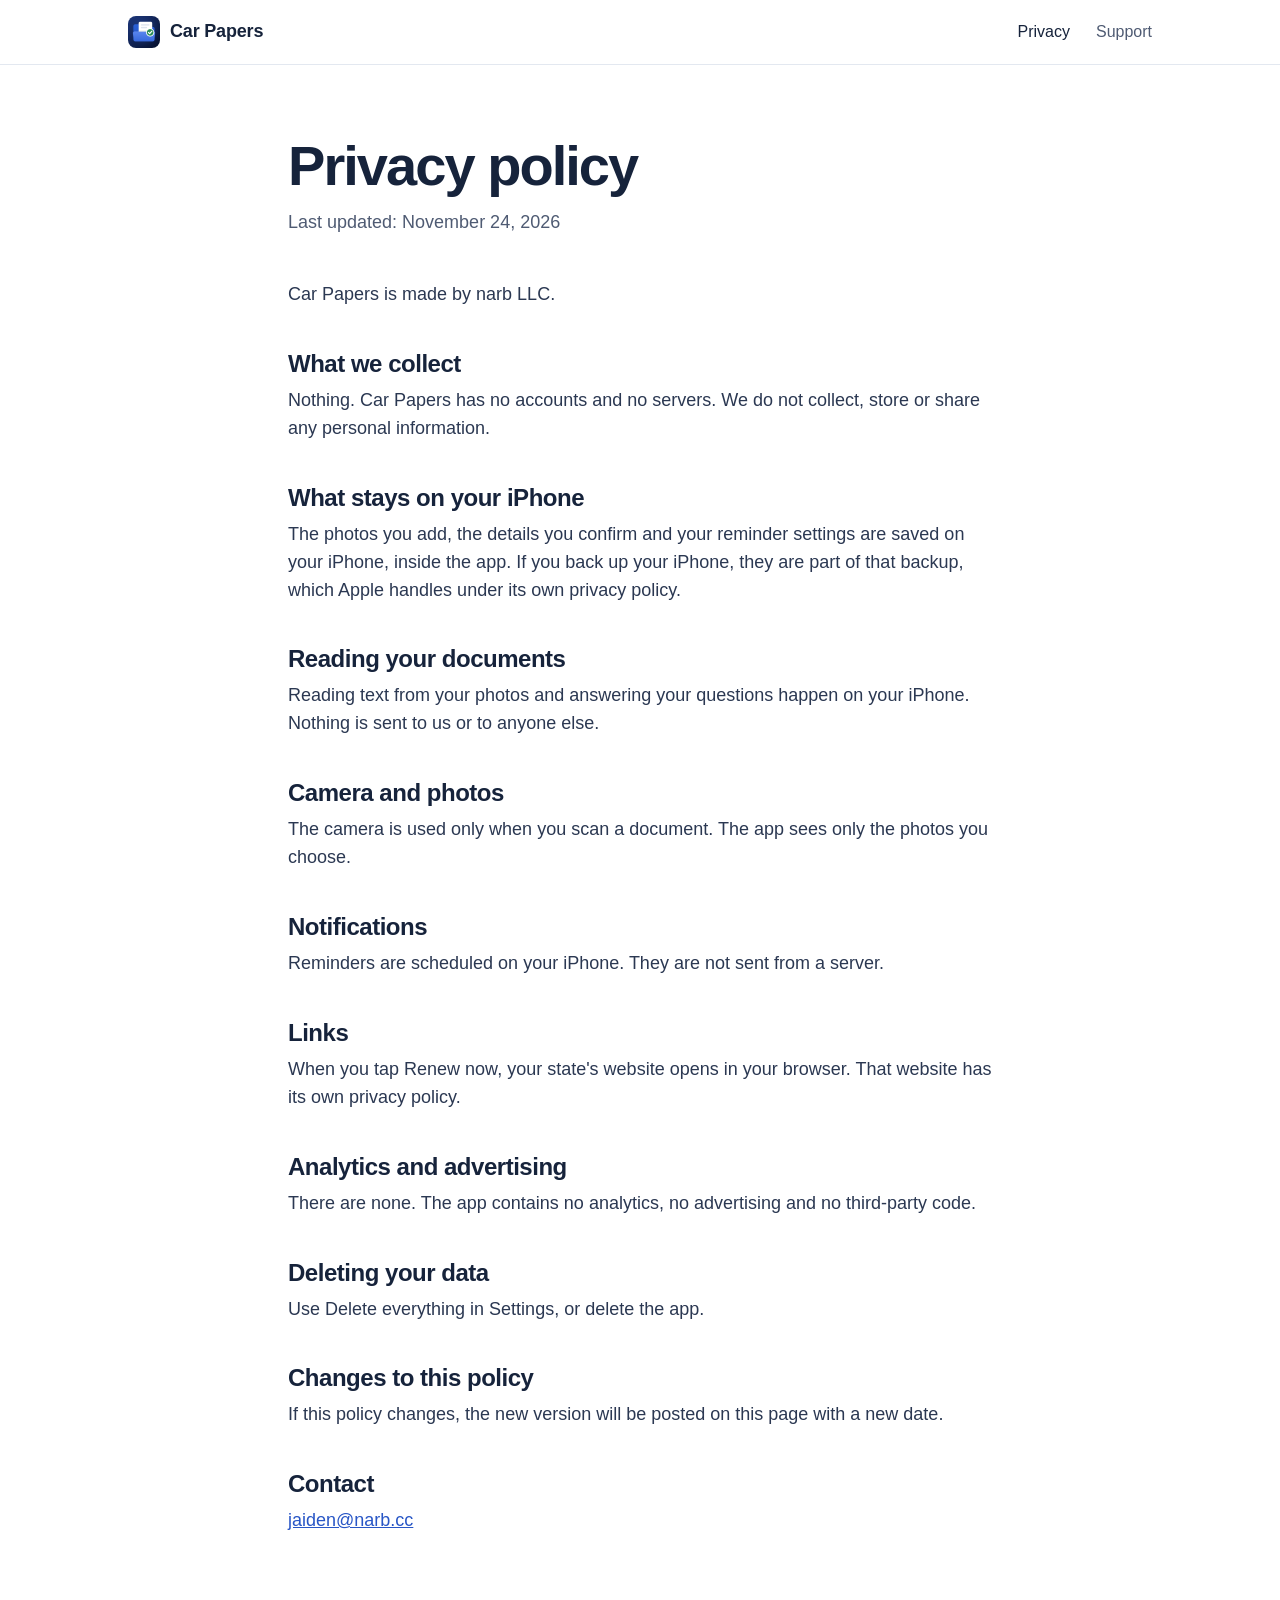
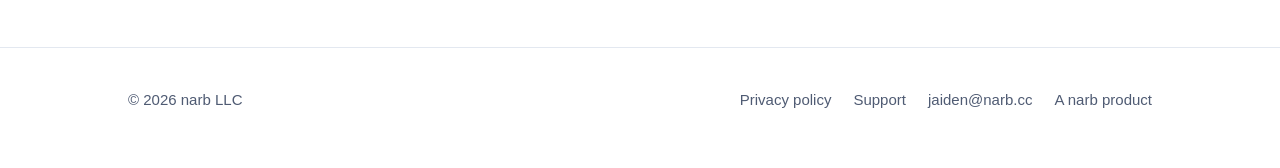
==== privacy.html @ 8875dc82 "Car Papers website: landing page, privacy policy and support Co-Authored-By: Claude Fable 5.2 <norep" ====
<!doctype html>
<html lang="en">
<head>
<meta charset="utf-8">
<meta name="viewport" content="width=device-width, initial-scale=1">
<title>Privacy policy: Car Papers</title>
<meta name="description" content="Car Papers collects nothing. Your documents stay on your iPhone.">
<link rel="icon" href="assets/icon.png">
<link rel="stylesheet" href="styles.css">
</head>
<body>

<header class="top">
  <div class="wrap">
    <a class="brand" href="./"><img src="assets/icon.png" alt="">Car Papers</a>
    <nav aria-label="Main">
      <a href="privacy.html" aria-current="page">Privacy</a>
      <a href="support.html">Support</a>
    </nav>
  </div>
</header>

<main class="page">
  <div class="wrap">
    <h1>Privacy policy</h1>
    <p class="meta">Last updated: November 24, 2026</p>

    <p>Car Papers is made by narb LLC.</p>

    <h2>What we collect</h2>
    <p>Nothing. Car Papers has no accounts and no servers. We do not collect, store or share any personal information.</p>

    <h2>What stays on your iPhone</h2>
    <p>The photos you add, the details you confirm and your reminder settings are saved on your iPhone, inside the app. If you back up your iPhone, they are part of that backup, which Apple handles under its own privacy policy.</p>

    <h2>Reading your documents</h2>
    <p>Reading text from your photos and answering your questions happen on your iPhone. Nothing is sent to us or to anyone else.</p>

    <h2>Camera and photos</h2>
    <p>The camera is used only when you scan a document. The app sees only the photos you choose.</p>

    <h2>Notifications</h2>
    <p>Reminders are scheduled on your iPhone. They are not sent from a server.</p>

    <h2>Links</h2>
    <p>When you tap Renew now, your state's website opens in your browser. That website has its own privacy policy.</p>

    <h2>Analytics and advertising</h2>
    <p>There are none. The app contains no analytics, no advertising and no third-party code.</p>

    <h2>Deleting your data</h2>
    <p>Use Delete everything in Settings, or delete the app.</p>

    <h2>Changes to this policy</h2>
    <p>If this policy changes, the new version will be posted on this page with a new date.</p>

    <h2>Contact</h2>
    <p><a href="mailto:jaiden@narb.cc">jaiden@narb.cc</a></p>
  </div>
</main>

<footer>
  <div class="wrap">
    <span>© 2026 narb LLC</span>
    <nav aria-label="Footer">
      <a href="privacy.html">Privacy policy</a>
      <a href="support.html">Support</a>
      <a href="mailto:jaiden@narb.cc">jaiden@narb.cc</a>
      <a href="https://narb.cc">A narb product</a>
    </nav>
  </div>
</footer>

</body>
</html>
---- styles.css ----
:root {
  --ink: #16233b;
  --slate: #4f5b73;
  --mist: #f4f6fa;
  --white: #ffffff;
  --blue: #2856c6;
  --blue-tint: #e9effb;
  --navy: #101a36;
  --hairline: #e3e8f0;
  --green: #1a6638;
  --green-tint: #e2f3e7;
  --max: 1080px;
}

* { box-sizing: border-box; }

html { -webkit-text-size-adjust: 100%; scroll-behavior: smooth; }

body {
  margin: 0;
  background: var(--white);
  color: var(--ink);
  font-family: -apple-system, BlinkMacSystemFont, "SF Pro Text", "Inter", "Segoe UI", Roboto, Helvetica, Arial, sans-serif;
  font-size: 18px;
  line-height: 1.55;
  -webkit-font-smoothing: antialiased;
}

a { color: inherit; }
img { display: block; max-width: 100%; }

.wrap { max-width: var(--max); margin: 0 auto; padding: 0 28px; }

/* Top bar */
.top { position: sticky; top: 0; z-index: 10; background: rgba(255, 255, 255, 0.86); backdrop-filter: saturate(160%) blur(14px); -webkit-backdrop-filter: saturate(160%) blur(14px); border-bottom: 1px solid var(--hairline); }
.top .wrap { display: flex; align-items: center; justify-content: space-between; height: 64px; }
.brand { display: flex; align-items: center; gap: 10px; text-decoration: none; font-weight: 650; font-size: 18px; letter-spacing: -0.01em; }
.brand img { width: 32px; height: 32px; border-radius: 8px; }
.top nav { display: flex; gap: 26px; }
.top nav a { text-decoration: none; color: var(--slate); font-size: 16px; }
.top nav a:hover, .top nav a[aria-current="page"] { color: var(--ink); }

/* Type */
h1, h2, h3 { margin: 0; letter-spacing: -0.035em; line-height: 1.04; font-weight: 650; }
h1 { font-size: clamp(44px, 7vw, 76px); }
h2 { font-size: clamp(32px, 4.6vw, 52px); }
h3 { font-size: 24px; letter-spacing: -0.02em; line-height: 1.2; }
p { margin: 0; }
.lede { font-size: clamp(19px, 2.1vw, 22px); color: var(--slate); max-width: 30em; }
.label { display: inline-flex; align-items: center; gap: 9px; font-size: 15px; color: var(--slate); }
.label::before { content: ""; width: 6px; height: 6px; border-radius: 50%; background: var(--blue); }

/* Pill */
.pill { display: inline-flex; align-items: center; gap: 12px; padding: 7px 7px 7px 20px; border-radius: 999px; background: var(--navy); color: var(--white); text-decoration: none; font-size: 17px; font-weight: 550; }
.pill span.dot { display: grid; place-items: center; width: 38px; height: 38px; border-radius: 50%; background: var(--white); color: var(--navy); font-size: 18px; }
.pill.quiet { background: var(--blue-tint); color: var(--blue); padding: 12px 20px; }

/* Hero */
.hero { background: var(--mist); overflow: hidden; }
.hero .wrap { display: grid; grid-template-columns: 1.05fr 0.95fr; gap: 40px; align-items: center; padding-top: 84px; padding-bottom: 0; }
.hero .copy { display: grid; gap: 26px; padding-bottom: 84px; }
.hero .cta { display: flex; flex-wrap: wrap; align-items: center; gap: 16px; }
.price { font-size: 16px; color: var(--slate); }
.phones { position: relative; height: 620px; }

/* Phone frame */
.phone { width: 290px; border-radius: 46px; padding: 10px; background: #0b0f1a; box-shadow: 0 30px 60px rgba(20, 33, 61, 0.22), 0 4px 10px rgba(20, 33, 61, 0.12); }
.phone img { border-radius: 36px; width: 100%; aspect-ratio: 1320 / 2868; object-fit: cover; }
.phones .phone { position: absolute; }
.phones .front { left: 30px; top: 30px; z-index: 2; }
.phones .back { left: 230px; top: 110px; transform: scale(0.9); transform-origin: top left; opacity: 0.96; }

/* Sections */
section { padding: 112px 0; }
.intro { display: grid; gap: 22px; max-width: 760px; }

.features { display: grid; grid-template-columns: repeat(3, 1fr); gap: 20px; margin-top: 56px; }
.card { background: var(--mist); border-radius: 28px; padding: 30px; display: grid; gap: 12px; align-content: start; }
.card .num { font-size: 15px; color: var(--blue); font-weight: 600; }
.card p { color: var(--slate); font-size: 17px; }

.split { display: grid; grid-template-columns: 0.8fr 1.2fr; gap: 72px; align-items: center; }
.split .phone { justify-self: center; }
.split .copy { display: grid; gap: 22px; }
.list { list-style: none; margin: 8px 0 0; padding: 0; display: grid; gap: 0; }
.list li { padding: 18px 0; border-top: 1px solid var(--hairline); display: grid; gap: 4px; }
.list li strong { font-weight: 600; }
.list li span { color: var(--slate); font-size: 17px; }

.dark { background: var(--navy); color: var(--white); }
.dark .label, .dark .lede { color: #b9c4dd; }
.dark .label::before { background: #7ea1f2; }
.promise { display: grid; grid-template-columns: repeat(3, 1fr); gap: 0; margin-top: 56px; border-top: 1px solid rgba(255, 255, 255, 0.14); }
.promise div { padding: 28px 28px 0 0; display: grid; gap: 8px; }
.promise div + div { padding-left: 28px; border-left: 1px solid rgba(255, 255, 255, 0.14); }
.promise p { color: #b9c4dd; font-size: 17px; }

.note { background: var(--mist); border-radius: 28px; padding: 36px; display: grid; gap: 12px; max-width: 820px; }
.note p { color: var(--slate); }

/* Text pages */
.page { padding: 72px 0 112px; }
.page .wrap { max-width: 760px; }
.page h1 { font-size: clamp(38px, 5.4vw, 56px); margin-bottom: 14px; }
.page .meta { color: var(--slate); margin-bottom: 44px; }
.page h2 { font-size: 24px; letter-spacing: -0.02em; line-height: 1.25; margin: 40px 0 8px; }
.page p + p { margin-top: 14px; }
.page p, .page li { color: #2b3852; }
.page ul { padding-left: 22px; }
.page a { color: var(--blue); }

/* Footer */
footer { border-top: 1px solid var(--hairline); padding: 40px 0 56px; color: var(--slate); font-size: 15px; }
footer .wrap { display: flex; flex-wrap: wrap; gap: 14px 28px; justify-content: space-between; }
footer nav { display: flex; flex-wrap: wrap; gap: 22px; }
footer a { text-decoration: none; }
footer a:hover { color: var(--ink); }

@media (max-width: 860px) {
  body { font-size: 17px; }
  .hero .wrap { grid-template-columns: 1fr; padding-top: 56px; }
  .hero .copy { padding-bottom: 8px; }
  .phones { height: 520px; }
  .phones .front { left: 0; top: 20px; }
  .phones .back { left: 150px; top: 80px; }
  .phone { width: 240px; border-radius: 40px; padding: 8px; }
  .phone img { border-radius: 32px; }
  section { padding: 76px 0; }
  .features, .promise { grid-template-columns: 1fr; }
  .promise div + div { padding-left: 0; border-left: 0; border-top: 1px solid rgba(255, 255, 255, 0.14); }
  .promise div { padding: 24px 0; }
  .split { grid-template-columns: 1fr; gap: 44px; }
  .top nav { gap: 18px; }
}

@media (prefers-reduced-motion: reduce) { html { scroll-behavior: auto; } }
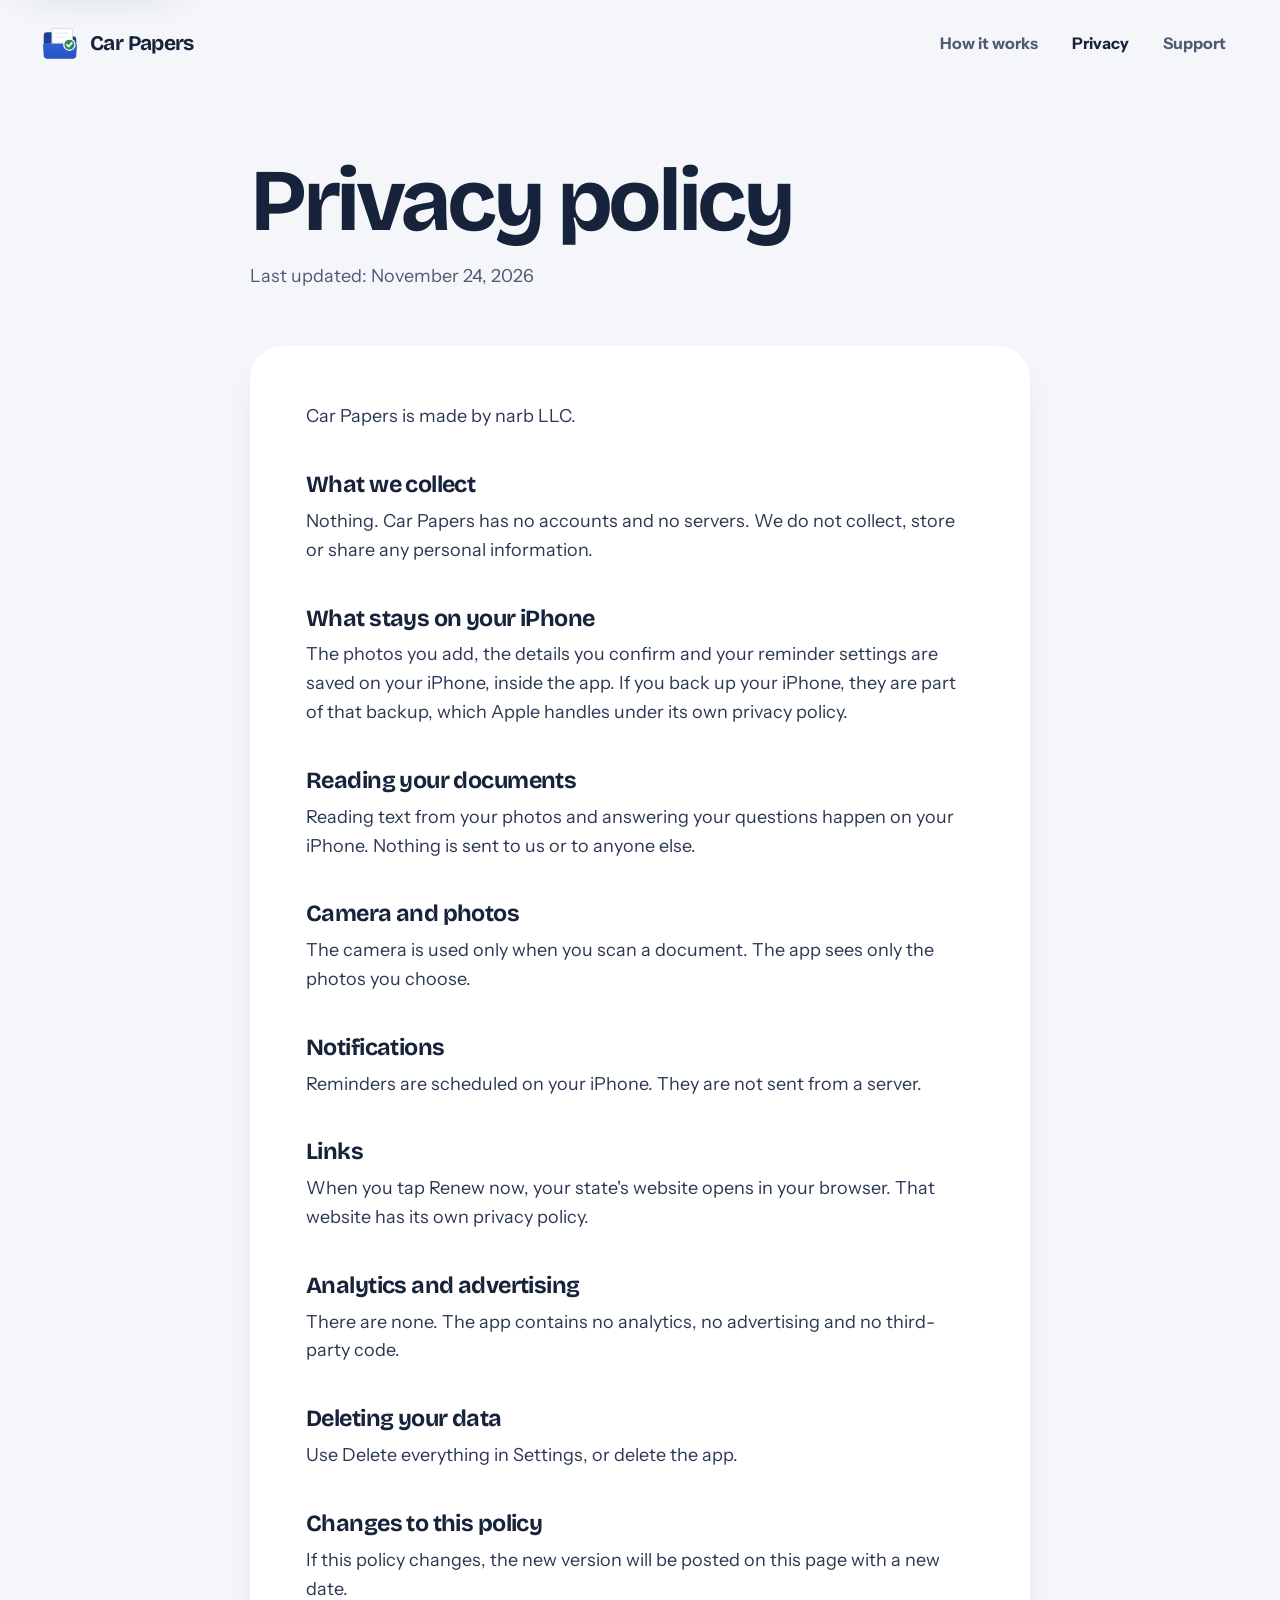
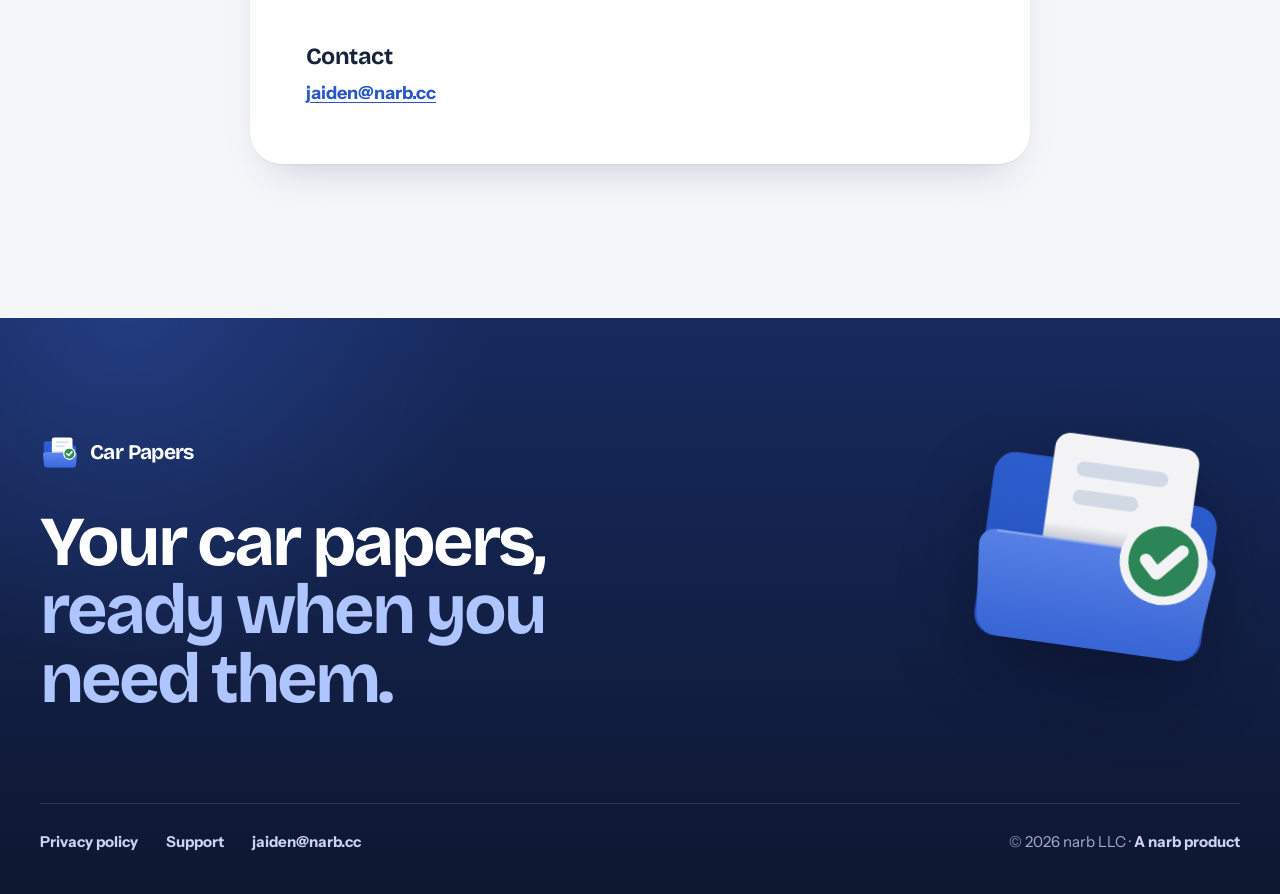
==== commit e541012d: "Landing page redesign: brand folder hero, animated graphics, 30-second tour - New design in the app'" ====
--- a/privacy.html
+++ b/privacy.html
@@ -1,30 +1,78 @@
 <!doctype html>
-<html lang="en">
+<html lang="en-US">
 <head>
 <meta charset="utf-8">
-<meta name="viewport" content="width=device-width, initial-scale=1">
+<meta name="viewport" content="width=device-width, initial-scale=1, viewport-fit=cover">
 <title>Privacy policy: Car Papers</title>
 <meta name="description" content="Car Papers collects nothing. Your documents stay on your iPhone.">
-<link rel="icon" href="assets/icon.png">
+<link rel="canonical" href="https://carpapers.org/privacy.html">
+<meta name="theme-color" content="#F4F6FA">
+<meta name="color-scheme" content="light">
+<link rel="icon" href="assets/favicon.svg" type="image/svg+xml">
+<link rel="icon" href="assets/favicon-32.png" type="image/png" sizes="32x32">
+<link rel="apple-touch-icon" href="assets/apple-touch-icon.png">
+<link rel="preload" href="assets/fonts/BricolageGrotesque-Bold.woff" as="font" type="font/woff" crossorigin>
+<link rel="preload" href="assets/fonts/InstrumentSans-Regular.woff" as="font" type="font/woff" crossorigin>
 <link rel="stylesheet" href="styles.css">
 </head>
 <body>
 
-<header class="top">
+<a class="skip" href="#main">Skip to content</a>
+
+<svg class="sprite" aria-hidden="true" focusable="false">
+  <defs>
+    <linearGradient id="g-d-back" x1="0" y1="13" x2="0" y2="55" gradientUnits="userSpaceOnUse"><stop stop-color="#2F60D4"/><stop offset="1" stop-color="#2552C4"/></linearGradient>
+    <linearGradient id="g-d-front" x1="0" y1="31" x2="0" y2="55" gradientUnits="userSpaceOnUse"><stop stop-color="#5B86EE"/><stop offset="1" stop-color="#3A69DD"/></linearGradient>
+    <linearGradient id="g-d-shade" x1="0" y1="27.5" x2="0" y2="31" gradientUnits="userSpaceOnUse"><stop stop-color="#0D1B3E" stop-opacity="0"/><stop offset="1" stop-color="#0D1B3E" stop-opacity=".18"/></linearGradient>
+    <linearGradient id="g-l-front" x1="0" y1="31" x2="0" y2="55" gradientUnits="userSpaceOnUse"><stop stop-color="#2F60D4"/><stop offset="1" stop-color="#2552C4"/></linearGradient>
+    <linearGradient id="g-l-shade" x1="0" y1="27.5" x2="0" y2="31" gradientUnits="userSpaceOnUse"><stop stop-color="#0D1B3E" stop-opacity="0"/><stop offset="1" stop-color="#0D1B3E" stop-opacity=".12"/></linearGradient>
+  </defs>
+  <symbol id="logo-dark" viewBox="0 0 64 64">
+    <path d="M6 18a5 5 0 0 1 5-5h10.6c1.7 0 3 .7 4 2.1l1.6 2.3c.9 1.3 2.1 2.1 3.8 2.1H53a5 5 0 0 1 5 5V50a5 5 0 0 1-5 5H11a5 5 0 0 1-5-5Z" fill="url(#g-d-back)"/>
+    <rect x="19" y="7" width="33" height="40" rx="3.5" fill="#fff"/>
+    <rect x="24.5" y="13" width="21" height="3.4" rx="1.7" fill="#DCE3EE"/>
+    <rect x="24.5" y="19.5" width="15" height="3.4" rx="1.7" fill="#DCE3EE"/>
+    <rect x="19" y="27.5" width="33" height="3.5" fill="url(#g-d-shade)"/>
+    <path d="M5.75 43 4.902 34.863A3.5 3.5 0 0 1 8.384 31h47.232a3.5 3.5 0 0 1 3.482 3.863L57.467 50.518A5 5 0 0 1 52.494 55H11.506a5 5 0 0 1-4.973-4.482Z" fill="url(#g-d-front)"/>
+    <rect x="8.5" y="31" width="47" height=".5" fill="#fff" fill-opacity=".35"/>
+    <circle cx="47" cy="33" r="10" fill="#fff"/>
+    <circle cx="47" cy="33" r="8" fill="#2E8B57"/>
+    <path d="M43 33.2 45.8 36 51 30.2" fill="none" stroke="#fff" stroke-width="2.8" stroke-linecap="round" stroke-linejoin="round"/>
+  </symbol>
+  <symbol id="logo-light" viewBox="0 0 64 64">
+    <path d="M6 18a5 5 0 0 1 5-5h10.6c1.7 0 3 .7 4 2.1l1.6 2.3c.9 1.3 2.1 2.1 3.8 2.1H53a5 5 0 0 1 5 5V50a5 5 0 0 1-5 5H11a5 5 0 0 1-5-5Z" fill="#1D3F8F"/>
+    <rect x="19" y="7" width="33" height="40" rx="3.5" fill="#fff" stroke="#C9D3E3" stroke-width="1.2"/>
+    <rect x="24.5" y="13" width="21" height="3.4" rx="1.7" fill="#EEF2F8"/>
+    <rect x="24.5" y="19.5" width="15" height="3.4" rx="1.7" fill="#EEF2F8"/>
+    <rect x="19" y="27.5" width="33" height="3.5" fill="url(#g-l-shade)"/>
+    <path d="M5.75 43 4.902 34.863A3.5 3.5 0 0 1 8.384 31h47.232a3.5 3.5 0 0 1 3.482 3.863L57.467 50.518A5 5 0 0 1 52.494 55H11.506a5 5 0 0 1-4.973-4.482Z" fill="url(#g-l-front)"/>
+    <rect x="8.5" y="31" width="47" height=".5" fill="#fff" fill-opacity=".35"/>
+    <circle cx="47" cy="33" r="10" fill="#fff"/>
+    <circle cx="47" cy="33" r="8" fill="#2E8B57"/>
+    <path d="M43 33.2 45.8 36 51 30.2" fill="none" stroke="#fff" stroke-width="2.8" stroke-linecap="round" stroke-linejoin="round"/>
+  </symbol>
+</svg>
+
+<header class="site-header">
   <div class="wrap">
-    <a class="brand" href="./"><img src="assets/icon.png" alt="">Car Papers</a>
-    <nav aria-label="Main">
+    <a class="brand" href="./" aria-label="Car Papers home"><svg aria-hidden="true"><use href="#logo-light"/></svg><span>Car Papers</span></a>
+    <nav class="nav" aria-label="Main">
+      <a href="./#how">How it works</a>
       <a href="privacy.html" aria-current="page">Privacy</a>
-      <a href="support.html">Support</a>
+      <a class="keep" href="support.html">Support</a>
     </nav>
   </div>
 </header>
 
-<main class="page">
-  <div class="wrap">
-    <h1>Privacy policy</h1>
-    <p class="meta">Last updated: November 24, 2026</p>
+<main id="main">
+  <div class="page-hero">
+    <div class="wrap">
+      <h1>Privacy policy</h1>
+      <p class="meta">Last updated: November 24, 2026</p>
+    </div>
+  </div>
 
+  <div class="wrap prose">
     <p>Car Papers is made by narb LLC.</p>
 
     <h2>What we collect</h2>
@@ -59,15 +107,21 @@
   </div>
 </main>
 
-<footer>
+<footer class="site-footer">
+  <svg class="footer-mark" aria-hidden="true" viewBox="0 0 64 64"><use href="#logo-dark"/></svg>
   <div class="wrap">
-    <span>© 2026 narb LLC</span>
-    <nav aria-label="Footer">
-      <a href="privacy.html">Privacy policy</a>
-      <a href="support.html">Support</a>
-      <a href="mailto:jaiden@narb.cc">jaiden@narb.cc</a>
-      <a href="https://narb.cc">A narb product</a>
-    </nav>
+    <div class="footer-top">
+      <a class="brand" href="./"><svg aria-hidden="true"><use href="#logo-dark"/></svg><span>Car Papers</span></a>
+      <p class="footer-line">Your car papers, <span>ready when you need them.</span></p>
+    </div>
+    <div class="footer-bottom">
+      <nav class="footer-nav" aria-label="Footer">
+        <a href="privacy.html">Privacy policy</a>
+        <a href="support.html">Support</a>
+        <a href="mailto:jaiden@narb.cc">jaiden@narb.cc</a>
+      </nav>
+      <p class="legal">© 2026 narb LLC · <a href="https://narb.cc">A narb product</a></p>
+    </div>
   </div>
 </footer>
 
--- a/styles.css
+++ b/styles.css
@@ -1,136 +1,809 @@
+/* Car Papers website.
+   Colours, radii and shadows are the app's own design tokens (docs/BRIEF.md, section 5).
+   Type: Bricolage Grotesque (headlines), Instrument Sans (text), Geist Mono (labels), all under the
+   SIL Open Font License and served from this site. App screens drawn in HTML use the system font,
+   so on an iPhone they read exactly like the app. No outside requests. */
+
+@font-face { font-family: "Bricolage Grotesque"; src: url("assets/fonts/BricolageGrotesque-Bold.woff") format("woff"); font-weight: 700; font-style: normal; font-display: swap; }
+@font-face { font-family: "Instrument Sans"; src: url("assets/fonts/InstrumentSans-Regular.woff") format("woff"); font-weight: 400; font-style: normal; font-display: swap; }
+@font-face { font-family: "Instrument Sans"; src: url("assets/fonts/InstrumentSans-Bold.woff") format("woff"); font-weight: 600 700; font-style: normal; font-display: swap; }
+@font-face { font-family: "Geist Mono"; src: url("assets/fonts/GeistMono-Regular.woff") format("woff"); font-weight: 400; font-style: normal; font-display: swap; }
+
 :root {
+  --blue: #2856c6;
+  --blue-tint: #e9effb;
+  --folder-top: #2f60d4;
+  --folder-bottom: #2552c4;
+  --navy: #1d3f8f;
+  --midnight: #101a36;
+  --deep: #0e1730;
   --ink: #16233b;
+  --ink-2: #2b3852;
   --slate: #4f5b73;
   --mist: #f4f6fa;
-  --white: #ffffff;
-  --blue: #2856c6;
-  --blue-tint: #e9effb;
-  --navy: #101a36;
-  --hairline: #e3e8f0;
-  --green: #1a6638;
+  --white: #fff;
+  --chip: #eef2f8;
+  --preview: #e6ecf5;
+  --border: #d5dce8;
+  --track: #e3e8f0;
+  --hairline: #e9edf3;
+  --paper-line: #dce3ee;
+  --green: #2e8b57;
+  --green-text: #1a6638;
   --green-tint: #e2f3e7;
-  --max: 1080px;
-}
-
-* { box-sizing: border-box; }
-
-html { -webkit-text-size-adjust: 100%; scroll-behavior: smooth; }
-
+  --amber: #b86e00;
+  --amber-text: #7a4300;
+  --amber-tint: #fcefd9;
+  --red: #c2372c;
+  --ins-green: #1f7c62;
+
+  --on-dark: #fff;
+  --on-dark-2: #c9d5f0;
+  --on-dark-3: #9fb0d8;
+  --accent-on-dark: #afc5ff;
+
+  --f-display: "Bricolage Grotesque", "Instrument Sans", -apple-system, BlinkMacSystemFont, "Segoe UI", sans-serif;
+  --f-text: "Instrument Sans", -apple-system, BlinkMacSystemFont, "Segoe UI", Roboto, sans-serif;
+  --f-mono: "Geist Mono", ui-monospace, "SF Mono", Menlo, Consolas, monospace;
+  --f-ui: -apple-system, BlinkMacSystemFont, "Instrument Sans", "Segoe UI", sans-serif;
+
+  --shadow-card: 0 1px 2px rgba(20, 33, 61, .05), 0 10px 24px rgba(20, 33, 61, .07);
+  --shadow-panel: 0 1px 2px rgba(20, 33, 61, .05), 0 22px 44px -22px rgba(20, 33, 61, .22);
+  --shadow-float: 0 2px 6px rgba(20, 33, 61, .08), 0 22px 44px -14px rgba(20, 33, 61, .32);
+
+  --ease-out: cubic-bezier(.16, 1, .3, 1);
+  --spring: cubic-bezier(.34, 1.45, .64, 1);
+
+  --max: 1240px;
+  --gutter: clamp(20px, 4vw, 40px);
+  --section: clamp(96px, 12vw, 168px);
+}
+
+*, *::before, *::after { box-sizing: border-box; }
+html { -webkit-text-size-adjust: 100%; text-size-adjust: 100%; scroll-behavior: smooth; scroll-padding-top: 24px; color-scheme: light; }
 body {
-  margin: 0;
-  background: var(--white);
-  color: var(--ink);
-  font-family: -apple-system, BlinkMacSystemFont, "SF Pro Text", "Inter", "Segoe UI", Roboto, Helvetica, Arial, sans-serif;
-  font-size: 18px;
-  line-height: 1.55;
-  -webkit-font-smoothing: antialiased;
-}
-
+  margin: 0; background: var(--mist); color: var(--ink);
+  font-family: var(--f-text); font-size: 1.125rem; line-height: 1.6;
+  -webkit-font-smoothing: antialiased; -moz-osx-font-smoothing: grayscale;
+  font-synthesis: none; text-rendering: optimizeLegibility; overflow-x: hidden;
+}
+img, video, svg { display: block; max-width: 100%; }
 a { color: inherit; }
-img { display: block; max-width: 100%; }
-
-.wrap { max-width: var(--max); margin: 0 auto; padding: 0 28px; }
-
-/* Top bar */
-.top { position: sticky; top: 0; z-index: 10; background: rgba(255, 255, 255, 0.86); backdrop-filter: saturate(160%) blur(14px); -webkit-backdrop-filter: saturate(160%) blur(14px); border-bottom: 1px solid var(--hairline); }
-.top .wrap { display: flex; align-items: center; justify-content: space-between; height: 64px; }
-.brand { display: flex; align-items: center; gap: 10px; text-decoration: none; font-weight: 650; font-size: 18px; letter-spacing: -0.01em; }
-.brand img { width: 32px; height: 32px; border-radius: 8px; }
-.top nav { display: flex; gap: 26px; }
-.top nav a { text-decoration: none; color: var(--slate); font-size: 16px; }
-.top nav a:hover, .top nav a[aria-current="page"] { color: var(--ink); }
-
-/* Type */
-h1, h2, h3 { margin: 0; letter-spacing: -0.035em; line-height: 1.04; font-weight: 650; }
-h1 { font-size: clamp(44px, 7vw, 76px); }
-h2 { font-size: clamp(32px, 4.6vw, 52px); }
-h3 { font-size: 24px; letter-spacing: -0.02em; line-height: 1.2; }
-p { margin: 0; }
-.lede { font-size: clamp(19px, 2.1vw, 22px); color: var(--slate); max-width: 30em; }
-.label { display: inline-flex; align-items: center; gap: 9px; font-size: 15px; color: var(--slate); }
-.label::before { content: ""; width: 6px; height: 6px; border-radius: 50%; background: var(--blue); }
-
-/* Pill */
-.pill { display: inline-flex; align-items: center; gap: 12px; padding: 7px 7px 7px 20px; border-radius: 999px; background: var(--navy); color: var(--white); text-decoration: none; font-size: 17px; font-weight: 550; }
-.pill span.dot { display: grid; place-items: center; width: 38px; height: 38px; border-radius: 50%; background: var(--white); color: var(--navy); font-size: 18px; }
-.pill.quiet { background: var(--blue-tint); color: var(--blue); padding: 12px 20px; }
-
-/* Hero */
-.hero { background: var(--mist); overflow: hidden; }
-.hero .wrap { display: grid; grid-template-columns: 1.05fr 0.95fr; gap: 40px; align-items: center; padding-top: 84px; padding-bottom: 0; }
-.hero .copy { display: grid; gap: 26px; padding-bottom: 84px; }
-.hero .cta { display: flex; flex-wrap: wrap; align-items: center; gap: 16px; }
-.price { font-size: 16px; color: var(--slate); }
-.phones { position: relative; height: 620px; }
-
-/* Phone frame */
-.phone { width: 290px; border-radius: 46px; padding: 10px; background: #0b0f1a; box-shadow: 0 30px 60px rgba(20, 33, 61, 0.22), 0 4px 10px rgba(20, 33, 61, 0.12); }
-.phone img { border-radius: 36px; width: 100%; aspect-ratio: 1320 / 2868; object-fit: cover; }
-.phones .phone { position: absolute; }
-.phones .front { left: 30px; top: 30px; z-index: 2; }
-.phones .back { left: 230px; top: 110px; transform: scale(0.9); transform-origin: top left; opacity: 0.96; }
-
-/* Sections */
-section { padding: 112px 0; }
-.intro { display: grid; gap: 22px; max-width: 760px; }
-
-.features { display: grid; grid-template-columns: repeat(3, 1fr); gap: 20px; margin-top: 56px; }
-.card { background: var(--mist); border-radius: 28px; padding: 30px; display: grid; gap: 12px; align-content: start; }
-.card .num { font-size: 15px; color: var(--blue); font-weight: 600; }
-.card p { color: var(--slate); font-size: 17px; }
-
-.split { display: grid; grid-template-columns: 0.8fr 1.2fr; gap: 72px; align-items: center; }
-.split .phone { justify-self: center; }
-.split .copy { display: grid; gap: 22px; }
-.list { list-style: none; margin: 8px 0 0; padding: 0; display: grid; gap: 0; }
-.list li { padding: 18px 0; border-top: 1px solid var(--hairline); display: grid; gap: 4px; }
-.list li strong { font-weight: 600; }
-.list li span { color: var(--slate); font-size: 17px; }
-
-.dark { background: var(--navy); color: var(--white); }
-.dark .label, .dark .lede { color: #b9c4dd; }
-.dark .label::before { background: #7ea1f2; }
-.promise { display: grid; grid-template-columns: repeat(3, 1fr); gap: 0; margin-top: 56px; border-top: 1px solid rgba(255, 255, 255, 0.14); }
-.promise div { padding: 28px 28px 0 0; display: grid; gap: 8px; }
-.promise div + div { padding-left: 28px; border-left: 1px solid rgba(255, 255, 255, 0.14); }
-.promise p { color: #b9c4dd; font-size: 17px; }
-
-.note { background: var(--mist); border-radius: 28px; padding: 36px; display: grid; gap: 12px; max-width: 820px; }
-.note p { color: var(--slate); }
-
-/* Text pages */
-.page { padding: 72px 0 112px; }
-.page .wrap { max-width: 760px; }
-.page h1 { font-size: clamp(38px, 5.4vw, 56px); margin-bottom: 14px; }
-.page .meta { color: var(--slate); margin-bottom: 44px; }
-.page h2 { font-size: 24px; letter-spacing: -0.02em; line-height: 1.25; margin: 40px 0 8px; }
-.page p + p { margin-top: 14px; }
-.page p, .page li { color: #2b3852; }
-.page ul { padding-left: 22px; }
-.page a { color: var(--blue); }
-
-/* Footer */
-footer { border-top: 1px solid var(--hairline); padding: 40px 0 56px; color: var(--slate); font-size: 15px; }
-footer .wrap { display: flex; flex-wrap: wrap; gap: 14px 28px; justify-content: space-between; }
-footer nav { display: flex; flex-wrap: wrap; gap: 22px; }
-footer a { text-decoration: none; }
-footer a:hover { color: var(--ink); }
-
-@media (max-width: 860px) {
-  body { font-size: 17px; }
-  .hero .wrap { grid-template-columns: 1fr; padding-top: 56px; }
-  .hero .copy { padding-bottom: 8px; }
-  .phones { height: 520px; }
-  .phones .front { left: 0; top: 20px; }
-  .phones .back { left: 150px; top: 80px; }
-  .phone { width: 240px; border-radius: 40px; padding: 8px; }
-  .phone img { border-radius: 32px; }
-  section { padding: 76px 0; }
-  .features, .promise { grid-template-columns: 1fr; }
-  .promise div + div { padding-left: 0; border-left: 0; border-top: 1px solid rgba(255, 255, 255, 0.14); }
-  .promise div { padding: 24px 0; }
-  .split { grid-template-columns: 1fr; gap: 44px; }
-  .top nav { gap: 18px; }
-}
-
-@media (prefers-reduced-motion: reduce) { html { scroll-behavior: auto; } }
+p, h1, h2, h3, figure, dl, dd, ol, ul { margin: 0; }
+ol, ul { padding: 0; list-style: none; }
+::selection { background: #cfdcf8; color: var(--ink); }
+:focus-visible { outline: 3px solid #5b86ee; outline-offset: 3px; border-radius: 6px; }
+
+.wrap { width: min(100% - 2 * var(--gutter), var(--max)); margin-inline: auto; }
+.sprite { position: absolute; width: 0; height: 0; overflow: hidden; }
+.skip { position: absolute; left: 16px; top: -80px; z-index: 50; padding: 12px 18px; border-radius: 14px; background: var(--white); color: var(--ink); font-weight: 700; text-decoration: none; box-shadow: var(--shadow-float); }
+.skip:focus { top: 16px; }
+
+/* ---------- Type ---------- */
+
+.display-xxl, .display-xl, .display-l, .display-m, .title { font-family: var(--f-display); font-weight: 700; text-wrap: balance; }
+.display-xxl { font-size: clamp(5.5rem, 2.6rem + 12vw, 12.5rem); line-height: .82; letter-spacing: -.06em; }
+.display-xl { font-size: clamp(2.85rem, 1.55rem + 5.2vw, 6rem); line-height: .95; letter-spacing: -.048em; }
+.display-l { font-size: clamp(2.35rem, 1.5rem + 3.3vw, 4.35rem); line-height: .98; letter-spacing: -.042em; }
+.display-m { font-size: clamp(1.8rem, 1.35rem + 1.5vw, 2.6rem); line-height: 1.02; letter-spacing: -.034em; }
+.title { font-size: 1.45rem; line-height: 1.1; letter-spacing: -.025em; }
+.lead { font-size: clamp(1.15rem, 1.04rem + .45vw, 1.4rem); line-height: 1.5; color: var(--slate); text-wrap: pretty; }
+.hl { color: var(--blue); }
+
+.text-link { display: inline-flex; align-items: center; gap: 8px; min-height: 44px; color: var(--ink); font-weight: 700; text-decoration: none; }
+.text-link svg { width: 20px; height: 20px; transition: transform .3s var(--ease-out); }
+.text-link:hover svg { transform: translateY(2px); }
+.text-link span, .text-link { background-image: linear-gradient(currentColor, currentColor); background-size: 0 1.5px; background-position: 0 85%; background-repeat: no-repeat; transition: background-size .35s var(--ease-out); }
+.text-link:hover { background-size: 100% 1.5px; }
+
+.pill { display: inline-flex; align-items: center; gap: 4px; padding: 4px 10px; border-radius: 999px; font-family: var(--f-ui); font-size: .8125rem; font-weight: 600; line-height: 1.2; white-space: nowrap; }
+.pill svg { width: 13px; height: 13px; }
+.pill-green { background: var(--green-tint); color: var(--green-text); }
+.pill-amber { background: var(--amber-tint); color: var(--amber-text); }
+.pill-blue { background: var(--blue-tint); color: var(--blue); }
+
+.store-status { display: inline-flex; align-items: center; gap: 12px; padding: 12px 18px 12px 16px; border-radius: 16px; background: var(--white); box-shadow: var(--shadow-card); font-size: 1rem; line-height: 1.35; color: var(--slate); }
+.store-status strong { color: var(--ink); font-weight: 700; }
+.live-dot { position: relative; width: 10px; height: 10px; flex: none; border-radius: 50%; background: var(--green); }
+.live-dot::after { content: ""; position: absolute; inset: -5px; border-radius: 50%; border: 2px solid var(--green); opacity: 0; animation: ping 2.4s var(--ease-out) infinite; }
+@keyframes ping { 0% { transform: scale(.4); opacity: .6; } 80%, 100% { transform: scale(1.4); opacity: 0; } }
+
+/* ---------- Header ---------- */
+
+.site-header .wrap { display: flex; align-items: center; justify-content: space-between; gap: 24px; min-height: 88px; }
+.brand { display: inline-flex; align-items: center; gap: 10px; font-family: var(--f-display); font-weight: 700; font-size: 1.3rem; letter-spacing: -.03em; text-decoration: none; color: var(--ink); }
+.brand svg { width: 40px; height: 40px; flex: none; }
+.nav { display: flex; align-items: center; gap: 6px; }
+.nav a { padding: 10px 14px; border-radius: 12px; color: var(--slate); font-size: 1rem; font-weight: 600; text-decoration: none; transition: color .2s, background-color .2s; }
+.nav a:hover { color: var(--ink); background: rgba(22, 35, 59, .05); }
+.nav a[aria-current="page"] { color: var(--ink); }
+
+/* ---------- Hero ---------- */
+
+.hero { position: relative; overflow-x: clip; padding: clamp(24px, 4vw, 56px) 0 var(--section); }
+.hero::before {
+  content: ""; position: absolute; z-index: -1; inset: -20% -10% auto 35%; height: 120%;
+  background: radial-gradient(closest-side, rgba(47, 96, 212, .16), rgba(47, 96, 212, 0));
+}
+.hero-grid { display: grid; grid-template-columns: minmax(0, 1.1fr) minmax(0, .9fr); align-items: center; gap: clamp(32px, 4vw, 64px); }
+.hero h1 { font-size: clamp(2.85rem, 1.5rem + 4.6vw, 5.1rem); }
+.hero h1 .hl { display: block; }
+.hero .lead { margin-top: clamp(24px, 3vw, 36px); max-width: 30em; }
+.hero-actions { margin-top: clamp(32px, 3.5vw, 44px); display: flex; flex-wrap: wrap; align-items: center; gap: 14px 28px; }
+.proof { margin-top: clamp(32px, 4vw, 48px); display: flex; flex-wrap: wrap; gap: 10px 24px; font-family: var(--f-mono); font-size: .8125rem; letter-spacing: .01em; color: var(--slate); }
+.proof li { display: flex; align-items: center; gap: 8px; }
+.proof svg { width: 18px; height: 18px; flex: none; }
+
+.hero-art { position: relative; display: grid; justify-items: center; }
+.folder-scene { position: relative; width: min(100%, 560px); aspect-ratio: 72 / 77; }
+.folder-svg { width: 100%; height: 100%; overflow: visible; }
+
+/* Floating labels around the folder */
+.tag {
+  position: absolute; z-index: 2; display: flex; align-items: center; gap: 10px;
+  padding: 9px 14px 9px 9px; border-radius: 18px; background: var(--white);
+  box-shadow: var(--shadow-float); font-family: var(--f-ui); white-space: nowrap;
+}
+.tag-icon { display: grid; place-items: center; width: 36px; height: 36px; flex: none; border-radius: 11px; background: var(--blue-tint); color: var(--blue); }
+.tag-icon svg { width: 20px; height: 20px; }
+.tag-text { display: grid; justify-items: start; gap: 4px; }
+.tag-text b { font-size: .9375rem; font-weight: 600; color: var(--ink); line-height: 1.1; }
+.tag-days { display: grid; justify-items: end; margin-left: 6px; padding-left: 12px; border-left: 1px solid var(--hairline); font-size: .75rem; color: var(--slate); line-height: 1.1; }
+.tag-days b { font-size: 1.6rem; font-weight: 700; color: var(--ink); letter-spacing: -.02em; }
+.tag-lic { top: 0; right: -3%; rotate: 3deg; }
+.tag-ins { top: 31%; left: -9%; rotate: -3deg; }
+.tag-reg { bottom: 7%; right: -7%; rotate: 2deg; }
+
+/* ---------- The 30-second tour ---------- */
+
+.watch { padding: 0 0 var(--section); }
+.watch-grid { display: grid; grid-template-columns: minmax(0, .85fr) minmax(0, 1.15fr); align-items: center; gap: clamp(40px, 6vw, 104px); }
+.watch-media { position: relative; display: grid; justify-items: center; }
+.watch-media::before { content: ""; position: absolute; inset: 8% -6%; z-index: -1; border-radius: 50%; background: radial-gradient(closest-side, rgba(47, 96, 212, .2), rgba(47, 96, 212, 0)); }
+.video-card {
+  position: relative; width: clamp(260px, 25vw, 340px); aspect-ratio: 9 / 16; border-radius: 30px; overflow: hidden; rotate: -2deg;
+  background: var(--deep); box-shadow: 0 2px 6px rgba(14, 23, 48, .12), 0 44px 80px -32px rgba(14, 23, 48, .6);
+}
+.video-card video { width: 100%; height: 100%; object-fit: cover; background: var(--deep); }
+.play {
+  position: absolute; inset: 0; display: grid; place-items: center; align-content: end; gap: 16px; padding: 0 0 13%;
+  border: 0; background: linear-gradient(180deg, rgba(14, 23, 48, 0) 45%, rgba(14, 23, 48, .62)); color: var(--white);
+  font: inherit; cursor: pointer;
+}
+.play[hidden] { display: none; }
+.play-disc { display: grid; place-items: center; width: 82px; height: 82px; border-radius: 50%; background: rgba(255, 255, 255, .96); color: var(--navy); box-shadow: 0 16px 40px -10px rgba(3, 9, 30, .7); transition: transform .35s var(--spring); }
+.play-disc svg { width: 32px; height: 32px; margin-left: 5px; }
+.play:hover .play-disc, .play:focus-visible .play-disc { transform: scale(1.08); }
+.play-label { padding: 7px 14px; border-radius: 999px; background: rgba(14, 23, 48, .55); -webkit-backdrop-filter: blur(8px); backdrop-filter: blur(8px); font-weight: 700; font-size: .9375rem; }
+.play-label span { margin-left: 6px; font-family: var(--f-mono); font-weight: 400; font-size: .8125rem; opacity: .8; }
+.watch-copy .lead { margin-top: 24px; max-width: 28em; }
+.watch-facts { margin-top: 34px; max-width: 30em; border-top: 1.5px solid var(--ink); }
+.watch-facts li { display: grid; grid-template-columns: 64px minmax(0, 1fr); align-items: baseline; padding: 14px 0; border-bottom: 1px solid var(--border); font-size: 1.0625rem; color: var(--ink-2); }
+.watch-facts b { font-family: var(--f-mono); font-weight: 400; font-size: .875rem; color: var(--blue); }
+
+/* ---------- Section heads ---------- */
+
+.sec-head { max-width: 860px; }
+.sec-head .lead { margin-top: 22px; max-width: 34em; }
+
+/* ---------- Phone frame ---------- */
+
+.phone {
+  --w: 260px;
+  position: relative; width: var(--w); flex: none;
+  padding: calc(var(--w) * .03);
+  border-radius: calc(var(--w) * .158);
+  background: linear-gradient(145deg, #4a515f 0%, #1a1e27 18%, #0b0d12 60%, #262b35 100%);
+  box-shadow:
+    inset 0 0 0 1px rgba(255, 255, 255, .16),
+    inset 0 0 0 calc(var(--w) * .012) #05060a,
+    0 calc(var(--w) * .14) calc(var(--w) * .2) calc(var(--w) * -.08) rgba(14, 23, 48, .45),
+    0 calc(var(--w) * .03) calc(var(--w) * .07) rgba(14, 23, 48, .18);
+}
+.phone img { width: 100%; height: auto; aspect-ratio: 1320 / 2868; object-fit: cover; border-radius: calc(var(--w) * .128); background: var(--mist); }
+.phone::before {
+  content: ""; position: absolute; z-index: 3; left: 50%;
+  top: calc(var(--w) * .056); width: calc(var(--w) * .285); height: calc(var(--w) * .083);
+  transform: translateX(-50%); border-radius: 999px; background: #000;
+}
+.phone::after {
+  content: ""; position: absolute; right: calc(var(--w) * -.009); top: 25%;
+  width: calc(var(--w) * .013); height: 10%; border-radius: 0 3px 3px 0;
+  background: linear-gradient(90deg, #11141a, #3a404c);
+}
+
+/* ---------- Everything in one place ---------- */
+
+.tour { padding: 0 0 var(--section); }
+.tour .sec-head { margin-inline: auto; text-align: center; }
+.tour .sec-head .lead { margin-inline: auto; }
+
+.tour-stage {
+  --tw: 320px; --pad: calc(var(--tw) * .03); --sw: calc(var(--tw) * .94); --sh: calc(var(--sw) * 2.17273);
+  position: relative; width: var(--tw); margin: clamp(56px, 7vw, 88px) auto 0;
+}
+.phone-tour { --w: var(--tw); }
+.pin {
+  position: absolute; z-index: 4; left: calc(var(--pad) + var(--x) * var(--sw)); top: calc(var(--pad) + var(--y) * var(--sh));
+  display: grid; place-items: center; width: 28px; height: 28px; margin: -14px 0 0 -14px; border-radius: 50%;
+  background: var(--ink); color: var(--white); font-family: var(--f-mono); font-size: .8125rem;
+  box-shadow: 0 0 0 4px rgba(255, 255, 255, .92), 0 6px 14px rgba(14, 23, 48, .3);
+}
+.callouts { position: absolute; inset: 0; }
+.callout { position: absolute; top: calc(var(--pad) + var(--y) * var(--sh)); width: 270px; transform: translateY(-50%); }
+.callout .num { display: none; }
+.callout h3 { font-family: var(--f-display); font-weight: 700; font-size: 1.3rem; letter-spacing: -.025em; line-height: 1.15; }
+.callout p { margin-top: 6px; font-size: 1rem; line-height: 1.5; color: var(--slate); }
+.callout::after { content: ""; position: absolute; z-index: 3; top: 50%; height: 1.5px; background: var(--ink); opacity: .32; }
+.callout.left { right: calc(100% + 64px); text-align: right; }
+.callout.left::after { left: calc(100% + 16px); width: calc(48px + var(--pad) + var(--x) * var(--sw)); transform-origin: left center; }
+.callout.right { left: calc(100% + 64px); }
+.callout.right::after { right: calc(100% + 16px); width: calc(48px + var(--pad) + (1 - var(--x)) * var(--sw)); transform-origin: right center; }
+
+/* ---------- Folder panels ---------- */
+
+.file { --panel: var(--white); position: relative; margin-top: 46px; }
+.tab {
+  position: absolute; bottom: 100%; left: 0; display: flex; align-items: center; gap: 10px;
+  height: 46px; padding: 2px 22px 0 20px; border-radius: 18px 18px 0 0; background: var(--panel);
+  font-family: var(--f-mono); font-size: .8125rem; letter-spacing: .02em; color: var(--slate);
+}
+.tab span:first-child:not(:only-child) { color: var(--blue); }
+.tab::after { content: ""; position: absolute; left: 100%; bottom: 0; width: 22px; height: 22px; background: radial-gradient(circle at 100% 0, transparent 21.5px, var(--panel) 22px); }
+.file-body { border-radius: 0 32px 32px 32px; background: var(--panel); box-shadow: var(--shadow-panel); }
+
+/* ---------- How it works ---------- */
+
+.how { padding: 0 0 var(--section); }
+.how .sec-head { margin-bottom: clamp(40px, 5vw, 64px); }
+.how .file + .file { margin-top: clamp(72px, 8vw, 104px); }
+.step-grid { display: grid; grid-template-columns: minmax(0, 5fr) minmax(0, 7fr); align-items: center; gap: clamp(32px, 5vw, 72px); padding: clamp(28px, 4vw, 56px); }
+.step-flip .step-copy { order: 2; }
+.step-copy p { margin-top: 20px; font-size: 1.125rem; line-height: 1.6; color: var(--slate); max-width: 28em; text-wrap: pretty; }
+.step-art { position: relative; min-height: clamp(380px, 36vw, 460px); border-radius: 26px; background: var(--mist); overflow: hidden; }
+
+/* 01 Scan */
+.scan-art { display: grid; grid-template-columns: 1fr; place-items: center; padding: 36px 28px; }
+.scan-photo { position: relative; padding: 18px; translate: -16% 0; }
+.ins-card {
+  position: relative; width: 31em; font-size: clamp(8.5px, .95vw, 11px);
+  border-radius: 1.1em; background: #fbfcfe; overflow: hidden;
+  box-shadow: 0 1px 2px rgba(14, 23, 48, .1), 0 18px 36px -16px rgba(14, 23, 48, .35);
+  font-family: var(--f-mono); color: #1f2a40; rotate: -2.5deg;
+}
+.ins-head { position: relative; display: flex; align-items: center; gap: .9em; padding: 1em 1.2em; background: var(--ins-green); color: var(--white); }
+.ins-mark { width: 2.2em; height: 2.2em; flex: none; color: var(--white); }
+.ins-head b { display: block; font-size: 1.3em; letter-spacing: .06em; font-weight: 400; }
+.ins-head small { display: block; margin-top: .2em; font-size: .62em; letter-spacing: .08em; opacity: .85; }
+.ins-state { margin-left: auto; font-size: .72em; letter-spacing: .1em; opacity: .9; }
+.ins-body { position: relative; display: grid; grid-template-columns: 1fr auto; gap: .9em 1.6em; padding: 1.1em 1.2em .6em; }
+.ins-f small { display: block; font-size: .64em; letter-spacing: .1em; color: #6b7690; }
+.ins-f b { display: block; font-weight: 400; font-size: 1.06em; letter-spacing: .04em; }
+.ins-right { text-align: right; }
+.ins-dates { display: grid; gap: .3em; }
+.ins-dates span { display: flex; align-items: baseline; gap: .8em; }
+.ins-dates small { width: 6.4em; }
+.sample-stamp { position: absolute; right: 1.2em; bottom: 1.3em; padding: .15em .6em; border: .14em solid var(--red); border-radius: .3em; color: var(--red); font-size: 1em; letter-spacing: .16em; rotate: -9deg; opacity: .85; }
+.ins-foot { padding: .5em 1.2em .7em; border-top: 1px dashed #c9d3e3; font-size: .6em; letter-spacing: .14em; color: #6b7690; }
+.hit { position: relative; }
+.hit::after { content: ""; position: absolute; inset: -.35em -.5em; border-radius: .5em; border: 2px solid rgba(40, 86, 198, 0); background: rgba(40, 86, 198, 0); pointer-events: none; }
+.ins-head.hit::after { inset: .25em; }
+.scanline {
+  position: absolute; left: 6px; right: 6px; top: 12px; height: 3px; border-radius: 3px; opacity: 0;
+  background: linear-gradient(90deg, rgba(91, 134, 238, 0), #5b86ee 18%, #8fb0ff 50%, #5b86ee 82%, rgba(91, 134, 238, 0));
+  box-shadow: 0 0 18px 4px rgba(91, 134, 238, .45);
+}
+.corner { position: absolute; width: 22px; height: 22px; border: 3px solid var(--blue); opacity: .9; }
+.c-tl { top: 0; left: 0; border-right: 0; border-bottom: 0; border-radius: 9px 0 0 0; }
+.c-tr { top: 0; right: 0; border-left: 0; border-bottom: 0; border-radius: 0 9px 0 0; }
+.c-bl { bottom: 0; left: 0; border-right: 0; border-top: 0; border-radius: 0 0 0 9px; }
+.c-br { bottom: 0; right: 0; border-left: 0; border-top: 0; border-radius: 0 0 9px 0; }
+
+.check-card {
+  position: absolute; right: clamp(16px, 3vw, 36px); bottom: clamp(16px, 3vw, 32px); width: min(270px, 62%);
+  padding: 16px 16px 14px; border-radius: 22px; background: var(--white); box-shadow: var(--shadow-float);
+  font-family: var(--f-ui); color: var(--ink);
+}
+.cc-small { font-size: .75rem; color: var(--slate); }
+.cc-date { margin-top: 2px; font-size: 1.25rem; font-weight: 700; letter-spacing: -.01em; line-height: 1.2; }
+.cc-q { font-size: .8125rem; font-weight: 600; color: var(--ink-2); }
+.cc-rows { margin-top: 10px; border-radius: 14px; background: var(--mist); padding: 2px 10px; }
+.cc-rows li { display: flex; justify-content: space-between; align-items: center; gap: 10px; min-height: 34px; font-size: .75rem; }
+.cc-rows li + li { border-top: 1px solid var(--hairline); }
+.cc-rows span { color: var(--slate); }
+.cc-rows b { display: inline-flex; align-items: center; gap: 4px; font-weight: 600; white-space: nowrap; }
+.spark { width: 13px; height: 13px; color: var(--blue); }
+.cc-btn { display: grid; place-items: center; height: 38px; margin-top: 10px; border-radius: 12px; background: var(--blue); color: var(--white); font-size: .875rem; font-weight: 600; box-shadow: 0 6px 14px rgba(20, 33, 61, .18); }
+
+/* 02 Show */
+.show-art { display: grid; place-items: center; padding: 44px 24px; }
+.show-glow { position: absolute; inset: 0; background: radial-gradient(52% 58% at 50% 62%, rgba(255, 255, 255, 1), rgba(255, 255, 255, 0) 70%), radial-gradient(70% 80% at 50% 70%, rgba(143, 176, 255, .5), rgba(143, 176, 255, 0) 72%); opacity: .35; }
+.phone-show { --w: clamp(196px, 17vw, 226px); }
+.screen-stack { position: relative; border-radius: calc(var(--w) * .128); overflow: hidden; }
+.scr-show { position: absolute; inset: 0; }
+.tap { position: absolute; left: 50%; top: 92.8%; width: 64px; height: 64px; margin: -32px 0 0 -32px; border-radius: 50%; background: rgba(40, 86, 198, .28); border: 2px solid rgba(255, 255, 255, .9); opacity: 0; }
+.show-glow { opacity: 1; }
+.bright-chip { position: absolute; top: 28px; right: 28px; display: inline-flex; align-items: center; gap: 8px; padding: 9px 14px 9px 11px; border-radius: 999px; background: var(--white); box-shadow: var(--shadow-float); font-family: var(--f-ui); font-size: .875rem; font-weight: 600; color: var(--ink); }
+.bright-chip svg { width: 18px; height: 18px; color: var(--amber); }
+
+/* 03 Remind */
+.remind-art {
+  display: grid; align-content: center; padding: clamp(24px, 4vw, 44px) clamp(18px, 3vw, 40px);
+  background:
+    radial-gradient(60% 80% at 85% 0%, rgba(143, 176, 255, .45), rgba(143, 176, 255, 0) 70%),
+    linear-gradient(160deg, #3466da 0%, var(--navy) 55%, var(--midnight) 100%);
+}
+.timeline { position: relative; display: grid; gap: 16px; }
+.timeline::before { content: ""; position: absolute; left: 7px; top: 14px; bottom: 14px; width: 2px; border-radius: 2px; background: rgba(255, 255, 255, .22); }
+.note-row { position: relative; display: grid; grid-template-columns: 118px minmax(0, 1fr); align-items: center; gap: 16px; padding-left: 26px; }
+.note-row::before { content: ""; position: absolute; left: 2px; top: 50%; width: 12px; height: 12px; margin-top: -6px; border-radius: 50%; background: var(--white); box-shadow: 0 0 0 4px rgba(255, 255, 255, .2); }
+.when { font-family: var(--f-display); font-weight: 700; font-size: 1.35rem; letter-spacing: -.02em; color: var(--white); line-height: 1.05; }
+.when small { display: block; margin-top: 4px; font-family: var(--f-mono); font-weight: 400; font-size: .6875rem; letter-spacing: .02em; color: var(--on-dark-2); }
+.notif {
+  display: flex; align-items: flex-start; gap: 10px; padding: 11px 13px; border-radius: 20px;
+  background: rgba(255, 255, 255, .9); -webkit-backdrop-filter: blur(14px); backdrop-filter: blur(14px);
+  box-shadow: 0 12px 30px -14px rgba(4, 10, 32, .6); font-family: var(--f-ui); color: var(--ink);
+}
+.notif img { width: 34px; height: 34px; flex: none; border-radius: 8px; }
+.notif > div { flex: 1; min-width: 0; }
+.n-app { display: flex; justify-content: space-between; gap: 8px; font-size: .6875rem; letter-spacing: .02em; color: #5b6578; }
+.n-title { margin-top: 1px; font-size: .875rem; font-weight: 600; line-height: 1.25; }
+.n-body { font-size: .8125rem; line-height: 1.3; color: var(--ink-2); }
+
+/* ---------- Privacy ---------- */
+
+.privacy {
+  position: relative; overflow: hidden; overflow: clip; padding: var(--section) 0; color: var(--on-dark);
+  background:
+    radial-gradient(46% 70% at 80% 40%, rgba(58, 99, 201, .42), rgba(58, 99, 201, 0) 72%),
+    radial-gradient(40% 50% at 0% 100%, rgba(47, 96, 212, .2), rgba(47, 96, 212, 0) 70%),
+    linear-gradient(170deg, #182b62 0%, var(--deep) 100%);
+}
+.privacy-grid { display: grid; grid-template-columns: minmax(0, 1.05fr) minmax(0, .95fr); align-items: center; gap: clamp(48px, 7vw, 112px); }
+.privacy .lead { margin-top: 26px; color: var(--on-dark); font-weight: 700; }
+.privacy-copy p:not(.lead) { margin-top: 18px; max-width: 32em; color: var(--on-dark-2); font-size: 1.125rem; }
+.text-link.on-dark { margin-top: 26px; color: var(--on-dark); }
+.privacy-art { display: grid; justify-items: center; }
+
+.report {
+  position: relative; width: min(100%, 430px); padding: 30px 30px 128px; border-radius: 10px; rotate: 1.5deg;
+  background: #fdfdfb; color: var(--ink);
+  box-shadow: 0 2px 4px rgba(0, 0, 0, .18), 0 40px 70px -30px rgba(0, 0, 0, .6);
+}
+.r-head { display: flex; align-items: center; gap: 12px; padding-bottom: 18px; border-bottom: 2px solid var(--ink); }
+.r-head svg { width: 40px; height: 40px; flex: none; }
+.r-head span { font-family: var(--f-display); font-weight: 700; font-size: 1.35rem; letter-spacing: -.025em; line-height: 1.1; }
+.r-head small { display: block; margin-top: 3px; font-family: var(--f-mono); font-weight: 400; font-size: .75rem; letter-spacing: .02em; color: var(--slate); }
+.r-rows div { display: flex; align-items: baseline; gap: 10px; padding: 13px 0; border-bottom: 1px dashed #c9d3e3; font-family: var(--f-mono); font-size: .875rem; }
+.r-rows dt { color: var(--slate); }
+.r-rows dt::after { content: ""; }
+.r-rows dd { margin-left: auto; color: var(--ink); text-align: right; }
+.stamp {
+  position: absolute; right: 30px; bottom: 30px; display: grid; justify-items: center;
+  padding: 10px 22px 12px; border: 4px double var(--green); border-radius: 14px; rotate: -12deg;
+  color: var(--green); font-family: var(--f-display); text-transform: uppercase; line-height: 1;
+  background: rgba(226, 243, 231, .55); mix-blend-mode: multiply;
+}
+.stamp span { font-size: 2.1rem; letter-spacing: .02em; }
+.stamp small { margin-top: 4px; font-family: var(--f-mono); font-size: .8125rem; letter-spacing: .3em; padding-left: .3em; }
+
+/* ---------- Also in the folder ---------- */
+
+.more { padding: var(--section) 0; }
+.more .sec-head { margin-bottom: clamp(40px, 5vw, 60px); }
+.more-grid { display: grid; grid-template-columns: repeat(3, minmax(0, 1fr)); gap: 64px 22px; }
+.more-grid .file { margin-top: 0; }
+.more-grid .tab { height: 40px; padding: 2px 18px 0 16px; border-radius: 16px 16px 0 0; }
+.more-grid .tab::after { width: 18px; height: 18px; background: radial-gradient(circle at 100% 0, transparent 17.5px, var(--panel) 18px); }
+.more-grid .file-body { height: 100%; display: flex; flex-direction: column; padding: 28px; border-radius: 0 28px 28px 28px; }
+.file-copy p { margin-top: 10px; color: var(--slate); font-size: 1.0625rem; line-height: 1.55; }
+.file-ask { grid-column: span 2; }
+.file-ask .file-body { flex-direction: row; align-items: center; gap: 32px; }
+.file-ask .file-copy { flex: 0 1 300px; }
+.ask-art, .widget-art, .lic-art, .car-art, .siri-art { margin-top: auto; padding-top: 28px; }
+
+.ask-art { flex: 1 1 360px; display: grid; gap: 12px; padding: 22px; border-radius: 22px; background: var(--mist); font-family: var(--f-ui); }
+.file-ask .ask-art { margin-top: 0; }
+.ask-field { display: flex; align-items: center; min-height: 48px; padding: 0 14px; border-radius: 14px; background: var(--white); border: 2px solid var(--blue); font-size: .9375rem; font-weight: 500; color: var(--ink); }
+.typed { display: inline-block; overflow: hidden; white-space: nowrap; vertical-align: bottom; }
+.caret { width: 2px; height: 20px; margin-left: 2px; border-radius: 1px; background: var(--blue); animation: blink 1s steps(1) infinite; }
+@keyframes blink { 50% { opacity: 0; } }
+.ask-answer { padding: 14px 16px; border-radius: 16px; background: var(--white); box-shadow: var(--shadow-card); font-size: .9375rem; line-height: 1.4; color: var(--ink); }
+.ask-link { display: inline-flex; align-items: center; gap: 5px; margin-top: 8px; color: var(--blue); font-weight: 600; font-size: .875rem; }
+.ask-link svg { width: 15px; height: 15px; }
+.ask-meta { display: flex; align-items: center; gap: 5px; margin-top: 6px; font-size: .75rem; color: var(--slate); }
+.ask-meta svg { width: 13px; height: 13px; color: var(--blue); }
+
+.widget-art { display: flex; justify-content: center; gap: 16px; font-family: var(--f-ui); }
+.w-small { position: relative; display: flex; flex-direction: column; width: 136px; height: 136px; padding: 13px; border-radius: 28px; background: var(--white); box-shadow: 0 1px 2px rgba(20, 33, 61, .06), 0 16px 30px -14px rgba(20, 33, 61, .3); color: var(--ink); }
+.w-pill { display: inline-flex; align-items: center; gap: 3px; align-self: flex-start; padding: 2px 7px 2px 5px; border-radius: 999px; background: var(--amber-tint); color: var(--amber-text); font-size: .625rem; font-weight: 600; }
+.w-pill svg { width: 11px; height: 11px; }
+.w-num { margin-top: 10px; font-size: 2.1rem; font-weight: 700; line-height: 1; letter-spacing: -.02em; }
+.w-sub { font-size: .6875rem; color: var(--slate); }
+.w-doc { margin-top: auto; font-size: .75rem; font-weight: 600; }
+.w-blue { background: linear-gradient(180deg, var(--folder-top), var(--folder-bottom)); color: var(--white); }
+.w-ico { display: grid; place-items: center; width: 34px; height: 34px; border-radius: 10px; background: rgba(255, 255, 255, .2); }
+.w-ico svg { width: 20px; height: 20px; }
+.w-show { margin-top: auto; font-size: 1rem; font-weight: 700; line-height: 1.15; }
+
+.lic-art { display: grid; justify-items: center; }
+.licstack { position: relative; width: 252px; height: 207px; filter: drop-shadow(0 8px 12px rgba(20, 33, 61, .16)); }
+.lic { position: absolute; transition: transform .9s var(--spring); }
+.lic-old2 { left: 18px; top: 0; width: 216px; height: 136px; border-radius: 14px; background: #c4cfe2; }
+.lic-old1 { left: 9px; top: 22px; width: 234px; height: 148px; border-radius: 15px; background: #dde5f2; }
+.lic-front { left: 0; top: 48px; width: 252px; height: 159px; border-radius: 16px; background: var(--white); overflow: hidden; font-family: var(--f-ui); }
+.lic-band { display: flex; align-items: center; justify-content: space-between; height: 36px; padding: 0 16px; background: var(--navy); color: var(--white); font-size: .8125rem; font-weight: 700; letter-spacing: 1px; text-transform: uppercase; }
+.lic-band i { width: 14px; height: 14px; border: 2px solid rgba(255, 255, 255, .7); border-radius: 50%; }
+.lic-body { display: flex; gap: 14px; padding: 14px 16px; }
+.lic-photo { display: grid; place-items: end center; width: 68px; height: 94px; flex: none; border-radius: 8px; background: #e3e9f3; color: #7b88a0; overflow: hidden; }
+.lic-photo svg { width: 62px; height: 62px; margin-bottom: -6px; }
+.lic-lines { flex: 1; display: flex; flex-direction: column; align-items: flex-start; }
+.lic-lines i { display: block; height: 7px; border-radius: 4px; background: var(--paper-line); }
+.lic-lines i:nth-child(1) { width: 84%; height: 10px; background: #c5cfdf; margin-top: 4px; }
+.lic-lines i:nth-child(2) { width: 60%; margin-top: 10px; }
+.lic-lines i:nth-child(3) { width: 72%; margin-top: 8px; }
+.lic-lines .pill { margin-top: auto; }
+
+.car-art { display: grid; justify-items: center; font-family: var(--f-ui); }
+.carlist { position: relative; width: 100%; max-width: 300px; padding: 6px; border-radius: 20px; background: var(--mist); }
+.car-sel { position: absolute; left: 6px; right: 6px; top: 6px; height: 60px; border-radius: 14px; background: var(--white); box-shadow: 0 1px 2px rgba(20, 33, 61, .06), 0 4px 12px rgba(20, 33, 61, .07); }
+.carrow { position: relative; display: flex; align-items: center; gap: 12px; height: 60px; padding: 0 12px; }
+.car-ico { display: grid; place-items: center; width: 36px; height: 36px; flex: none; border-radius: 11px; background: var(--blue-tint); color: var(--blue); }
+.car-ico svg { width: 20px; height: 20px; }
+.carname { display: grid; font-size: .9375rem; font-weight: 600; color: var(--ink); line-height: 1.25; }
+.carname small { font-size: .8125rem; font-weight: 400; color: var(--slate); }
+.car-tick { width: 20px; height: 20px; margin-left: auto; color: var(--blue); }
+.car-tick-2 { opacity: 0; }
+.car-add .carname { color: var(--blue); }
+
+.siri-art { display: grid; gap: 12px; justify-items: start; font-family: var(--f-ui); }
+.wave { display: flex; align-items: center; gap: 4px; height: 34px; padding: 0 4px; }
+.wave i { display: block; width: 5px; height: 100%; border-radius: 3px; background: linear-gradient(180deg, #5b86ee, var(--blue)); transform: scaleY(.45); }
+.wave i:nth-child(2) { transform: scaleY(.8); }
+.wave i:nth-child(3) { transform: scaleY(1); }
+.wave i:nth-child(4) { transform: scaleY(.6); }
+.wave i:nth-child(5) { transform: scaleY(.9); }
+.wave i:nth-child(6) { transform: scaleY(.5); }
+.wave i:nth-child(7) { transform: scaleY(.3); }
+.siri-q { font-size: .9375rem; font-weight: 600; color: var(--ink); }
+.siri-a { display: flex; gap: 10px; align-items: flex-start; padding: 12px 14px; border-radius: 18px; background: var(--mist); font-size: .875rem; line-height: 1.4; color: var(--ink-2); }
+.siri-a svg { width: 26px; height: 26px; flex: none; }
+
+/* ---------- Free ---------- */
+
+.free { padding: var(--section) 0; background: var(--white); position: relative; overflow: hidden; overflow: clip; }
+.free-grid { display: grid; grid-template-columns: minmax(0, 1.1fr) minmax(0, .9fr); align-items: center; gap: clamp(48px, 6vw, 96px); }
+.free h2 { color: var(--ink); }
+.free .lead { margin-top: clamp(24px, 3vw, 36px); max-width: 26em; }
+.free .store-status { margin-top: 32px; background: var(--mist); box-shadow: none; }
+.free .fine { margin-top: 18px; font-size: .9375rem; color: var(--slate); max-width: 32em; }
+
+.free-art { position: relative; display: grid; justify-items: center; }
+.printer { position: relative; z-index: 2; width: min(100%, 380px); height: 30px; border-radius: 15px; background: linear-gradient(180deg, #2a3350, var(--ink)); box-shadow: 0 10px 24px -12px rgba(14, 23, 48, .6); }
+.slot { position: absolute; left: 22px; right: 22px; top: 13px; height: 5px; border-radius: 3px; background: #05080f; }
+.receipt-clip { width: min(100% - 44px, 336px); margin-top: -14px; overflow: hidden; padding: 0 16px 30px; filter: drop-shadow(0 1px 1px rgba(14, 23, 48, .12)) drop-shadow(0 16px 22px rgba(14, 23, 48, .16)); }
+.receipt {
+  position: relative; padding: 34px 24px 40px; background: #fffdf8; color: var(--ink);
+  font-family: var(--f-mono); font-size: .8125rem; line-height: 1.5;
+  -webkit-mask: conic-gradient(from -45deg at bottom, #0000, #000 1deg 89deg, #0000 90deg) 50% / 16px 100%;
+  mask: conic-gradient(from -45deg at bottom, #0000, #000 1deg 89deg, #0000 90deg) 50% / 16px 100%;
+}
+.rc-title { text-align: center; font-family: var(--f-display); font-weight: 700; font-size: 1.35rem; letter-spacing: .02em; }
+.rc-sub { text-align: center; color: var(--slate); }
+.rc-rule { height: 0; margin: 14px 0; border-top: 1.5px dashed #b4bfd2; }
+.rc-line, .rc-total { display: flex; justify-content: space-between; gap: 12px; padding: 3px 0; }
+.rc-line span:last-child { color: var(--slate); }
+.rc-total { font-size: 1.05rem; font-weight: 400; color: var(--ink); }
+.rc-total span:last-child { font-family: var(--f-display); font-weight: 700; font-size: 1.6rem; letter-spacing: -.02em; color: var(--green-text); }
+.rc-total { align-items: baseline; }
+.rc-foot { margin-top: 16px; text-align: center; color: var(--slate); font-size: .75rem; letter-spacing: .02em; }
+.rc-bars { height: 34px; margin: 18px 12px 0; background: repeating-linear-gradient(90deg, var(--ink) 0 2px, transparent 2px 4px, var(--ink) 4px 5px, transparent 5px 8px, var(--ink) 8px 11px, transparent 11px 12px); opacity: .85; }
+
+/* ---------- Questions ---------- */
+
+.faq { padding: var(--section) 0; }
+.faq-grid { display: grid; grid-template-columns: minmax(0, .9fr) minmax(0, 1.1fr); align-items: start; gap: clamp(40px, 6vw, 104px); }
+.faq .sec-head { position: sticky; top: 40px; }
+.faq .lead a { color: var(--blue); font-weight: 700; text-underline-offset: 3px; }
+.faq-list { border-top: 1.5px solid var(--ink); }
+.faq-list details { border-bottom: 1px solid var(--border); }
+.faq-list summary { display: grid; grid-template-columns: 44px minmax(0, 1fr) 28px; align-items: center; gap: 12px; padding: 24px 2px; cursor: pointer; list-style: none; }
+.faq-list summary::-webkit-details-marker { display: none; }
+.q-num { font-family: var(--f-mono); font-size: .8125rem; color: var(--slate); }
+.q { font-family: var(--f-display); font-weight: 700; font-size: clamp(1.2rem, 1.05rem + .5vw, 1.45rem); letter-spacing: -.02em; line-height: 1.2; transition: color .2s; }
+.faq-list summary:hover .q { color: var(--blue); }
+.pm { position: relative; width: 28px; height: 28px; border-radius: 50%; background: var(--white); box-shadow: inset 0 0 0 1px var(--border); transition: background-color .25s, box-shadow .25s; }
+.pm::before, .pm::after { content: ""; position: absolute; left: 50%; top: 50%; width: 12px; height: 2px; margin: -1px 0 0 -6px; border-radius: 1px; background: var(--ink); transition: transform .35s var(--ease-out), background-color .25s; }
+.pm::after { transform: rotate(90deg); }
+.faq-list details[open] .pm { background: var(--blue); box-shadow: none; }
+.faq-list details[open] .pm::before, .faq-list details[open] .pm::after { background: var(--white); }
+.faq-list details[open] .pm::after { transform: rotate(0deg); }
+.faq-list details p { padding: 0 40px 26px 58px; color: var(--slate); font-size: 1.0625rem; line-height: 1.6; max-width: 40em; }
+.faq-list details[open] p { animation: answer .45s var(--ease-out); }
+@keyframes answer { from { opacity: 0; transform: translateY(-6px); } }
+
+.note { display: grid; grid-template-columns: auto minmax(0, 1fr); gap: 18px; margin-top: clamp(64px, 8vw, 104px); padding: 28px 32px; border-radius: 26px; background: var(--amber-tint); color: var(--ink); }
+.note-icon { width: 26px; height: 26px; margin-top: 2px; color: var(--amber-text); }
+.note h2 { font-family: var(--f-display); font-weight: 700; font-size: 1.3rem; letter-spacing: -.02em; color: var(--amber-text); }
+.note p { margin-top: 6px; max-width: 62em; font-size: 1.0625rem; }
+
+/* ---------- Footer ---------- */
+
+.site-footer {
+  padding: clamp(72px, 9vw, 120px) 0 40px; color: var(--on-dark-3); font-size: .9375rem;
+  background:
+    radial-gradient(40% 90% at 10% 0%, rgba(58, 99, 201, .32), rgba(58, 99, 201, 0) 70%),
+    linear-gradient(180deg, #172a5e 0%, var(--deep) 100%);
+}
+.site-footer { position: relative; overflow: hidden; overflow: clip; }
+.site-footer .brand { color: var(--on-dark); }
+.footer-mark { position: absolute; right: max(var(--gutter), calc((100% - var(--max)) / 2)); top: clamp(48px, 7vw, 96px); width: clamp(180px, 22vw, 300px); height: auto; aspect-ratio: 1; rotate: 8deg; opacity: .95; filter: drop-shadow(0 30px 40px rgba(3, 9, 30, .45)); }
+.footer-top { position: relative; }
+.footer-line { margin-top: 28px; max-width: 14ch; font-family: var(--f-display); font-weight: 700; font-size: clamp(2.4rem, 1.5rem + 3.6vw, 4.6rem); line-height: .98; letter-spacing: -.045em; color: var(--on-dark); }
+.footer-line span { color: var(--accent-on-dark); }
+.footer-bottom { display: flex; flex-wrap: wrap; justify-content: space-between; align-items: center; gap: 16px 32px; margin-top: clamp(56px, 7vw, 96px); padding-top: 26px; border-top: 1px solid rgba(255, 255, 255, .12); }
+.footer-nav { display: flex; flex-wrap: wrap; gap: 8px 28px; }
+.footer-nav a, .legal a { color: var(--on-dark-2); font-weight: 600; text-decoration: none; }
+.footer-nav a:hover, .legal a:hover { color: var(--on-dark); }
+
+/* ---------- Text pages (privacy policy, support) ---------- */
+
+.page-hero { padding: clamp(32px, 6vw, 72px) 0 clamp(40px, 5vw, 56px); }
+.page-hero .wrap, .prose { max-width: 780px; }
+.page-hero h1 { font-family: var(--f-display); font-weight: 700; font-size: clamp(3rem, 1.8rem + 5vw, 5.5rem); line-height: .95; letter-spacing: -.05em; }
+.page-hero .meta { margin-top: 18px; font-size: 1.125rem; color: var(--slate); }
+.page-hero .meta a { color: var(--blue); font-weight: 700; text-underline-offset: 3px; }
+.prose { margin-bottom: var(--section); padding: clamp(32px, 5vw, 56px); border-radius: 32px; background: var(--white); box-shadow: var(--shadow-panel); }
+.prose h2 { margin: 40px 0 8px; font-family: var(--f-display); font-weight: 700; font-size: 1.45rem; letter-spacing: -.025em; line-height: 1.2; }
+.prose h2:first-child { margin-top: 0; }
+.prose p { color: var(--ink-2); }
+.prose p + p { margin-top: 14px; }
+.prose a { color: var(--blue); font-weight: 700; text-underline-offset: 3px; }
+
+/* =====================================================================
+   Motion. The finished state is the default; JavaScript only adds the
+   starting states, so without it (or with Reduce Motion) nothing hides.
+   ===================================================================== */
+
+@media (prefers-reduced-motion: no-preference) {
+
+  /* Hero: the papers drop into the folder, the tick seals it, the labels arrive. */
+  .folder-scene { animation: scene-in .9s var(--ease-out) both, bob 8s 3s ease-in-out infinite; }
+  .h-drop { transform-box: fill-box; transform-origin: 50% 100%; animation: drop 1s var(--spring) both; }
+  .h-lic { animation-delay: .35s; --r: 14deg; }
+  .h-ins { animation-delay: .55s; --r: -12deg; }
+  .h-reg { animation-delay: .78s; --r: 3deg; }
+  .h-badge { transform-box: fill-box; transform-origin: center; animation: pop .7s 1.45s var(--spring) both; }
+  .h-tick { stroke-dasharray: 1; animation: draw .45s 1.75s var(--ease-out) both; }
+  .tag { animation: tag-in .8s var(--spring) both; }
+  .tag-lic { animation-delay: 1.95s; }
+  .tag-ins { animation-delay: 2.1s; }
+  .tag-reg { animation-delay: 2.25s; }
+  .hero-copy > * { animation: rise .9s var(--ease-out) both; }
+  .hero-copy > :nth-child(2) { animation-delay: .08s; }
+  .hero-copy > :nth-child(3) { animation-delay: .16s; }
+  .hero-copy > :nth-child(4) { animation-delay: .24s; }
+
+  /* Everything in one place: pins, then lines, then words. */
+  .js .tour-stage .pin { transition: transform .6s var(--spring), opacity .3s; }
+  .js .tour-stage .callout { transition: opacity .7s var(--ease-out), translate .7s var(--ease-out); }
+  .js .tour-stage .callout::after { transition: transform .7s var(--ease-out); }
+  .js .tour-stage:not(.in) .pin { transform: scale(0); opacity: 0; }
+  .js .tour-stage:not(.in) .callout { opacity: 0; }
+  .js .tour-stage:not(.in) .callout.left { translate: -16px 0; }
+  .js .tour-stage:not(.in) .callout.right { translate: 16px 0; }
+  .js .tour-stage:not(.in) .callout::after { transform: scaleX(0); }
+  .js .tour-stage .pin:nth-of-type(1), .js .tour-stage .callout:nth-child(1), .js .tour-stage .callout:nth-child(1)::after { transition-delay: .15s; }
+  .js .tour-stage .pin:nth-of-type(2), .js .tour-stage .callout:nth-child(2), .js .tour-stage .callout:nth-child(2)::after { transition-delay: .35s; }
+  .js .tour-stage .pin:nth-of-type(3), .js .tour-stage .callout:nth-child(3), .js .tour-stage .callout:nth-child(3)::after { transition-delay: .55s; }
+  .js .tour-stage .pin:nth-of-type(4), .js .tour-stage .callout:nth-child(4), .js .tour-stage .callout:nth-child(4)::after { transition-delay: .75s; }
+  .tour-stage.in .pin { animation: pin-pulse 3s 1.6s ease-in-out infinite; }
+
+  /* The tour video settles into place. */
+  .js .video-card { transition: opacity .9s var(--ease-out), translate .9s var(--ease-out), rotate 1.1s var(--spring); }
+  .js .watch-media:not(.in) .video-card { opacity: 0; translate: 0 48px; rotate: 3deg; }
+
+  /* Panels lift in as they arrive. */
+  .js .file[data-anim] { transition: opacity .8s var(--ease-out), translate .8s var(--ease-out); }
+  .js .file[data-anim]:not(.in) { opacity: 0; translate: 0 40px; }
+
+  /* 01 Scan: a scan line sweeps the card, the fields light up, the details fill in. */
+  .step.in .scanline { animation: scan 3.6s .5s ease-in-out infinite; }
+  .step.in .hit::after { animation: hit 3.6s ease-in-out infinite; }
+  .step.in .hit-1::after { animation-delay: .7s; }
+  .step.in .hit-2::after { animation-delay: 1.3s; }
+  .step.in .hit-3::after { animation-delay: 1.75s; }
+  .js .check-card { transition: opacity .7s var(--ease-out), translate .7s var(--spring); transition-delay: 1.2s; }
+  .js .step:not(.in) .check-card { opacity: 0; translate: 0 24px; }
+  .js .cc-rows li, .js .cc-date, .js .cc-btn { transition: opacity .5s var(--ease-out), translate .5s var(--ease-out); }
+  .js .step:not(.in) .cc-rows li, .js .step:not(.in) .cc-date, .js .step:not(.in) .cc-btn { opacity: 0; translate: 0 6px; }
+  .js .cc-date { transition-delay: 1.6s; }
+  .js .cc-rows li:nth-child(1) { transition-delay: 1.8s; }
+  .js .cc-rows li:nth-child(2) { transition-delay: 1.95s; }
+  .js .cc-rows li:nth-child(3) { transition-delay: 2.1s; }
+  .js .cc-rows li:nth-child(4) { transition-delay: 2.25s; }
+  .js .cc-btn { transition-delay: 2.5s; }
+  .step.in .spark { animation: twinkle 2.4s 2.6s ease-in-out infinite; }
+
+  /* 02 Show: a tap on the big button, the papers open, the brightness comes up. */
+  .step.in .scr-show { animation: show-screen 7s 1s var(--ease-out) infinite both; }
+  .step.in .tap { animation: tap 7s 1s ease-out infinite both; }
+  .step.in .show-glow { animation: glow 7s 1s ease-in-out infinite both; }
+  .step.in .bright-chip { animation: chip 7s 1s var(--spring) infinite both; }
+
+  /* 03 Remind: the three reminders arrive in turn. */
+  .js .note-row { transition: opacity .7s var(--ease-out), translate .8s var(--spring); }
+  .js .step:not(.in) .note-row { opacity: 0; translate: 0 -18px; }
+  .js .note-row:nth-child(1) { transition-delay: .5s; }
+  .js .note-row:nth-child(2) { transition-delay: 1.3s; }
+  .js .note-row:nth-child(3) { transition-delay: 2.1s; }
+
+  /* Privacy: the sheet slides in and gets stamped. */
+  .js .report { transition: opacity .8s var(--ease-out), translate .9s var(--ease-out), rotate .9s var(--ease-out); }
+  .js .privacy-art:not(.in) .report { opacity: 0; translate: 0 60px; rotate: -4deg; }
+  .js .r-rows div { transition: opacity .5s var(--ease-out); }
+  .js .privacy-art:not(.in) .r-rows div { opacity: 0; }
+  .js .r-rows div:nth-child(1) { transition-delay: .5s; }
+  .js .r-rows div:nth-child(2) { transition-delay: .65s; }
+  .js .r-rows div:nth-child(3) { transition-delay: .8s; }
+  .js .r-rows div:nth-child(4) { transition-delay: .95s; }
+  .js .r-rows div:nth-child(5) { transition-delay: 1.1s; }
+  .privacy-art.in .stamp { animation: stamp .55s 1.45s cubic-bezier(.5, 0, .75, 0) both; }
+  .privacy-art.in .report { animation: thud .35s 1.95s ease-out; }
+
+  /* Also in the folder */
+  .js .ask-answer { transition: opacity .6s var(--ease-out), translate .6s var(--spring); transition-delay: 2s; }
+  .js .file-ask:not(.in) .ask-answer { opacity: 0; translate: 0 12px; }
+  .js .typed { max-width: 0; }
+  .js .file-ask.in .typed { max-width: 18em; transition: max-width 1.3s steps(24) .5s; }
+  .file-widgets.in .w-small:first-child { animation: bob 6s .8s ease-in-out infinite; }
+  .file-widgets.in .w-small:last-child { animation: bob 6s 2.2s ease-in-out infinite; }
+  .js .w-small { transition: opacity .6s var(--ease-out), translate .7s var(--spring); }
+  .js .file-widgets:not(.in) .w-small { opacity: 0; translate: 0 24px; }
+  .js .w-small:last-child { transition-delay: .15s; }
+  .file-license.in .lic-old2 { transform: translate(-22px, -6px) rotate(-8deg); transition-delay: .4s; }
+  .file-license.in .lic-old1 { transform: translate(18px, -2px) rotate(6deg); transition-delay: .5s; }
+  .file-license.in .lic-front { transform: translateY(4px); transition-delay: .3s; }
+  .file-cars.in .car-sel { animation: car-sel 6s 1s var(--ease-out) infinite; }
+  .file-cars.in .car-tick-1 { animation: tick-a 6s 1s infinite; }
+  .file-cars.in .car-tick-2 { animation: tick-b 6s 1s infinite; }
+  .file-siri.in .wave i { animation: wave 1.1s ease-in-out infinite; }
+  .wave i:nth-child(2) { animation-delay: -.2s !important; }
+  .wave i:nth-child(3) { animation-delay: -.45s !important; }
+  .wave i:nth-child(4) { animation-delay: -.1s !important; }
+  .wave i:nth-child(5) { animation-delay: -.6s !important; }
+  .wave i:nth-child(6) { animation-delay: -.3s !important; }
+  .wave i:nth-child(7) { animation-delay: -.75s !important; }
+  .js .siri-q, .js .siri-a { transition: opacity .6s var(--ease-out), translate .6s var(--ease-out); }
+  .js .file-siri:not(.in) .siri-q, .js .file-siri:not(.in) .siri-a { opacity: 0; translate: 0 10px; }
+  .js .siri-q { transition-delay: .4s; }
+  .js .siri-a { transition-delay: 1.2s; }
+
+  /* Free: the receipt prints, then gets its stamp. */
+  .js .receipt { transition: translate 2.2s cubic-bezier(.3, .1, .25, 1); }
+  .js .free-art:not(.in) .receipt { translate: 0 -105%; }
+  .js .rc-total span:last-child { display: inline-block; transition: transform .6s var(--spring), color .4s; transition-delay: 2.2s; }
+  .js .free-art:not(.in) .rc-total span:last-child { transform: scale(.6); color: var(--ink); }
+}
+
+@keyframes rise { from { opacity: 0; transform: translateY(20px); } to { opacity: 1; transform: none; } }
+@keyframes scene-in { from { opacity: 0; transform: translateY(24px) scale(.97); } to { opacity: 1; transform: none; } }
+@keyframes bob { 0%, 100% { translate: 0 0; } 50% { translate: 0 -10px; } }
+@keyframes drop { 0% { opacity: 0; transform: translateY(-30px) rotate(var(--r)); } 35% { opacity: 1; } 100% { opacity: 1; transform: none; } }
+@keyframes pop { 0% { transform: scale(0); } 100% { transform: scale(1); } }
+@keyframes draw { from { stroke-dashoffset: 1; } to { stroke-dashoffset: 0; } }
+@keyframes tag-in { from { opacity: 0; transform: translateY(12px) scale(.86); } to { opacity: 1; transform: none; } }
+@keyframes scan { 0% { top: 12px; opacity: 0; } 8% { opacity: 1; } 60% { top: calc(100% - 15px); opacity: 1; } 68%, 100% { top: calc(100% - 15px); opacity: 0; } }
+@keyframes hit { 0%, 100% { border-color: rgba(40, 86, 198, 0); background: rgba(40, 86, 198, 0); } 8%, 40% { border-color: rgba(40, 86, 198, .9); background: rgba(40, 86, 198, .1); } 55% { border-color: rgba(40, 86, 198, 0); background: rgba(40, 86, 198, 0); } }
+@keyframes twinkle { 0%, 100% { transform: scale(1) rotate(0); } 50% { transform: scale(1.25) rotate(12deg); } }
+@keyframes show-screen { 0%, 22% { opacity: 0; transform: translateY(14%) scale(.96); } 32%, 84% { opacity: 1; transform: none; } 94%, 100% { opacity: 0; transform: translateY(6%); } }
+@keyframes tap { 0%, 10% { opacity: 0; transform: scale(.4); } 14% { opacity: 1; transform: scale(1); } 24% { opacity: 0; transform: scale(1.7); } 100% { opacity: 0; transform: scale(1.7); } }
+@keyframes glow { 0%, 24% { opacity: .3; } 36%, 84% { opacity: 1; } 96%, 100% { opacity: .3; } }
+@keyframes chip { 0%, 30% { opacity: 0; transform: translateY(10px) scale(.9); } 38%, 82% { opacity: 1; transform: none; } 90%, 100% { opacity: 0; transform: translateY(-6px); } }
+@keyframes stamp { 0% { opacity: 0; transform: scale(2.4); } 100% { opacity: 1; transform: scale(1); } }
+@keyframes thud { 0% { translate: 0 0; } 30% { translate: 0 3px; } 100% { translate: 0 0; } }
+@keyframes car-sel { 0%, 42% { translate: 0 0; } 50%, 92% { translate: 0 60px; } 100% { translate: 0 0; } }
+@keyframes tick-a { 0%, 42% { opacity: 1; } 48%, 94% { opacity: 0; } 100% { opacity: 1; } }
+@keyframes tick-b { 0%, 46% { opacity: 0; } 52%, 92% { opacity: 1; } 98%, 100% { opacity: 0; } }
+@keyframes wave { 0%, 100% { transform: scaleY(.3); } 50% { transform: scaleY(1); } }
+@keyframes pin-pulse { 0%, 100% { box-shadow: 0 0 0 4px rgba(255, 255, 255, .92), 0 6px 14px rgba(14, 23, 48, .3), 0 0 0 4px rgba(40, 86, 198, 0); } 50% { box-shadow: 0 0 0 4px rgba(255, 255, 255, .92), 0 6px 14px rgba(14, 23, 48, .3), 0 0 0 11px rgba(40, 86, 198, .18); } }
+
+/* ---------- Smaller screens ---------- */
+
+@media (max-width: 1100px) {
+  .tour-stage { --tw: 300px; }
+  .callout { width: 220px; }
+  .callout.left { right: calc(100% + 44px); }
+  .callout.right { left: calc(100% + 44px); }
+  .callout.left::after { width: calc(28px + var(--pad) + var(--x) * var(--sw)); }
+  .callout.right::after { width: calc(28px + var(--pad) + (1 - var(--x)) * var(--sw)); }
+  .more-grid { grid-template-columns: repeat(2, minmax(0, 1fr)); }
+  .file-ask { grid-column: 1 / -1; }
+  .file-siri { grid-column: 1 / -1; }
+}
+
+@media (max-width: 960px) {
+  .hero-grid { grid-template-columns: minmax(0, 1fr); }
+  .hero h1 { max-width: 13ch; }
+  .hero-art { margin-top: 24px; }
+  .watch-grid { grid-template-columns: minmax(0, 1fr); }
+  .watch-copy { order: -1; }
+  .folder-scene { width: min(86%, 500px); }
+  .step-grid { grid-template-columns: minmax(0, 1fr); }
+  .step-flip .step-copy { order: 0; }
+  .privacy-grid, .free-grid, .faq-grid { grid-template-columns: minmax(0, 1fr); }
+  .faq .sec-head { position: static; }
+  .report { margin-bottom: 30px; }
+
+  /* The callouts become a numbered list under the phone. */
+  .tour-stage { --tw: min(72vw, 320px); }
+  .callouts { position: static; display: grid; grid-template-columns: repeat(2, minmax(0, 1fr)); gap: 28px 32px; width: min(100vw - 2 * var(--gutter), 640px); margin: 56px 0 0 50%; translate: -50% 0; }
+  .callout, .callout.left, .callout.right { position: static; width: auto; transform: none; text-align: left; display: grid; grid-template-columns: 32px minmax(0, 1fr); column-gap: 12px; }
+  .callout::after { display: none; }
+  .callout .num { display: grid; place-items: center; grid-row: span 2; width: 28px; height: 28px; border-radius: 50%; background: var(--ink); color: var(--white); font-family: var(--f-mono); font-size: .8125rem; }
+  .callout p { margin-top: 4px; }
+  .js .tour-stage:not(.in) .callout.left, .js .tour-stage:not(.in) .callout.right { translate: 0 12px; }
+}
+
+@media (max-width: 680px) {
+  body { font-size: 1.0625rem; }
+  .site-header .wrap { min-height: 72px; }
+  .brand { font-size: 1.15rem; }
+  .brand svg { width: 34px; height: 34px; }
+  .nav a:not(.keep) { display: none; }
+  .hero-actions { gap: 10px 20px; }
+  .store-status { font-size: .9375rem; }
+  .folder-scene { width: 92%; }
+  .tag { gap: 7px; padding: 6px 10px 6px 6px; border-radius: 14px; }
+  .tag-icon { width: 28px; height: 28px; border-radius: 9px; }
+  .tag-icon svg { width: 16px; height: 16px; }
+  .tag-text b { font-size: .8125rem; }
+  .tag .pill { font-size: .6875rem; padding: 3px 8px; }
+  .tag-days b { font-size: 1.25rem; }
+  .tag-days { font-size: .6875rem; padding-left: 9px; }
+  .tag-lic { right: -4%; }
+  .tag-ins { left: -6%; }
+  .tag-reg { right: -5%; bottom: 3%; }
+  .callouts { grid-template-columns: minmax(0, 1fr); }
+  .file-body, .step-grid { border-radius: 0 26px 26px 26px; }
+  .step-grid { padding: 22px; }
+  .step-art { min-height: 0; border-radius: 20px; }
+  .scan-photo { translate: 0 0; }
+  .ins-card { font-size: 8.6px; }
+  .scan-art { padding: 22px 14px 22px; }
+  .check-card { position: relative; right: auto; bottom: auto; width: min(300px, 100%); margin-top: -34px; }
+  .js .step:not(.in) .check-card { translate: 0 24px; }
+  .footer-mark { width: 120px; top: 40px; }
+  .show-art { padding-top: 70px; }
+  .phone-show { --w: 230px; }
+  .bright-chip { top: 18px; right: 50%; translate: 50% 0; }
+  .note-row { grid-template-columns: minmax(0, 1fr); gap: 8px; }
+  .more-grid { grid-template-columns: minmax(0, 1fr); gap: 56px; }
+  .file-ask .file-body { flex-direction: column; align-items: stretch; gap: 0; }
+  .file-ask .file-copy { flex: none; }
+  .file-ask .ask-art { margin-top: 24px; flex: none; }
+  .more-grid .file-body { padding: 24px; border-radius: 0 24px 24px 24px; }
+  .report { padding: 24px 22px 112px; }
+  .stamp { right: 22px; bottom: 24px; }
+  .r-rows div { font-size: .8125rem; }
+  .stamp { right: -6px; }
+  .faq-list summary { grid-template-columns: 34px minmax(0, 1fr) 28px; gap: 8px; padding: 20px 0; }
+  .faq-list details p { padding: 0 8px 22px 42px; }
+  .note { grid-template-columns: minmax(0, 1fr); padding: 24px; }
+  .footer-bottom { flex-direction: column; align-items: flex-start; }
+}
+
+@media (max-width: 380px) {
+  .tag-reg .tag-days { display: none; }
+  .licstack { transform: scale(.9); transform-origin: top center; margin-bottom: -20px; }
+}
+
+@media (prefers-reduced-motion: reduce) {
+  html { scroll-behavior: auto; }
+  *, *::before, *::after { animation: none !important; transition: none !important; }
+}
+
+@media print {
+  .site-header nav, .hero-art, .step-art, .privacy-art, .free-art, .tour-stage { display: none !important; }
+  .privacy, .site-footer { background: none !important; color: var(--ink) !important; }
+}
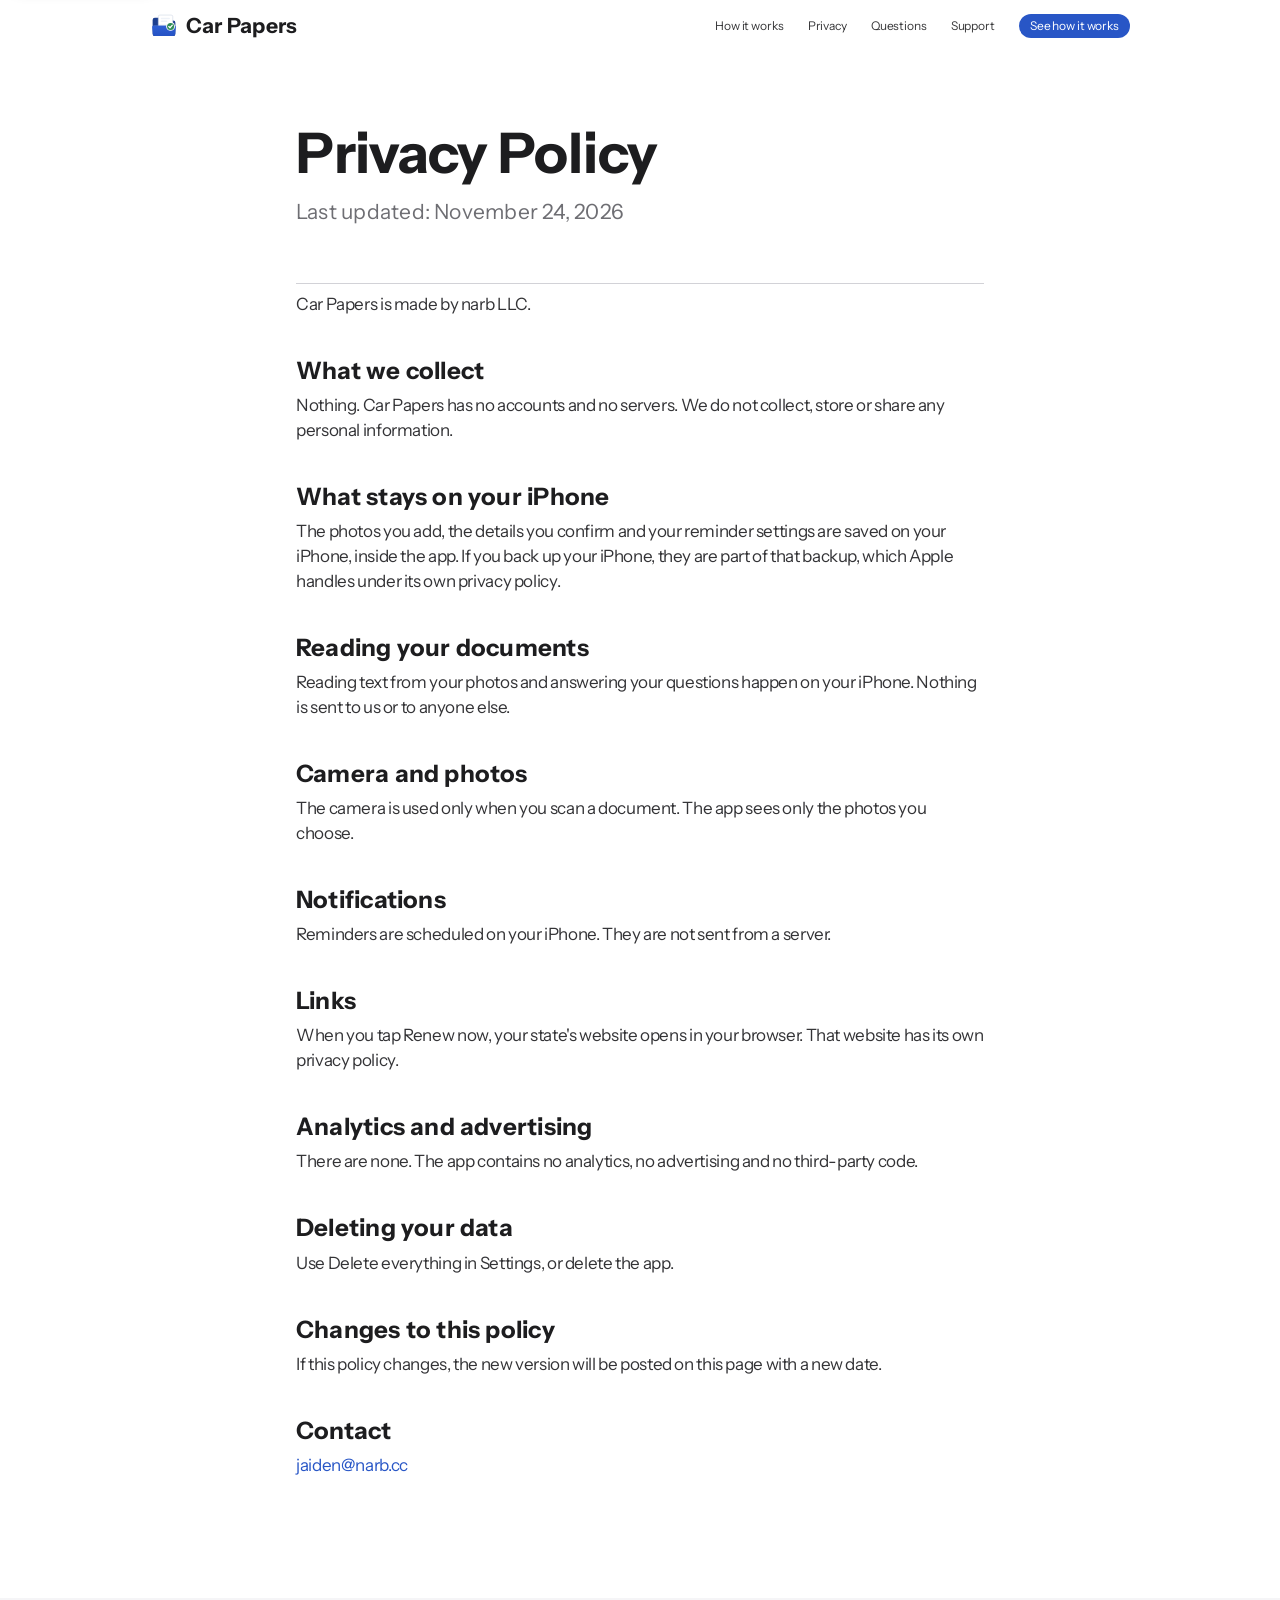
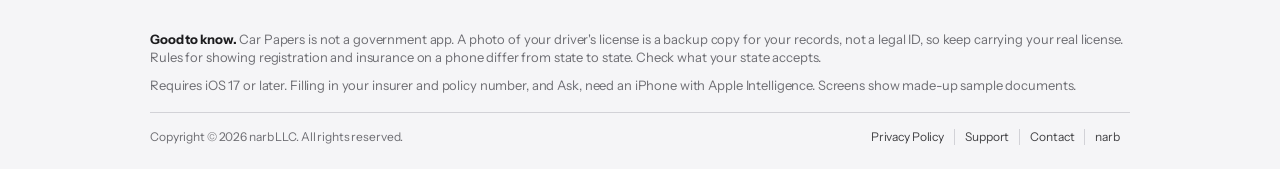
==== commit 64c0308b: "Apple-style redesign with the setup and device animations - The page now follows Apple's product-pag" ====
--- a/privacy.html
+++ b/privacy.html
@@ -6,14 +6,12 @@
 <title>Privacy policy: Car Papers</title>
 <meta name="description" content="Car Papers collects nothing. Your documents stay on your iPhone.">
 <link rel="canonical" href="https://carpapers.org/privacy.html">
-<meta name="theme-color" content="#F4F6FA">
+<meta name="theme-color" content="#ffffff">
 <meta name="color-scheme" content="light">
 <link rel="icon" href="assets/favicon.svg" type="image/svg+xml">
 <link rel="icon" href="assets/favicon-32.png" type="image/png" sizes="32x32">
 <link rel="apple-touch-icon" href="assets/apple-touch-icon.png">
-<link rel="preload" href="assets/fonts/BricolageGrotesque-Bold.woff" as="font" type="font/woff" crossorigin>
-<link rel="preload" href="assets/fonts/InstrumentSans-Regular.woff" as="font" type="font/woff" crossorigin>
-<link rel="stylesheet" href="styles.css">
+<link rel="stylesheet" href="apple.css">
 </head>
 <body>
 
@@ -21,25 +19,10 @@
 
 <svg class="sprite" aria-hidden="true" focusable="false">
   <defs>
-    <linearGradient id="g-d-back" x1="0" y1="13" x2="0" y2="55" gradientUnits="userSpaceOnUse"><stop stop-color="#2F60D4"/><stop offset="1" stop-color="#2552C4"/></linearGradient>
-    <linearGradient id="g-d-front" x1="0" y1="31" x2="0" y2="55" gradientUnits="userSpaceOnUse"><stop stop-color="#5B86EE"/><stop offset="1" stop-color="#3A69DD"/></linearGradient>
-    <linearGradient id="g-d-shade" x1="0" y1="27.5" x2="0" y2="31" gradientUnits="userSpaceOnUse"><stop stop-color="#0D1B3E" stop-opacity="0"/><stop offset="1" stop-color="#0D1B3E" stop-opacity=".18"/></linearGradient>
     <linearGradient id="g-l-front" x1="0" y1="31" x2="0" y2="55" gradientUnits="userSpaceOnUse"><stop stop-color="#2F60D4"/><stop offset="1" stop-color="#2552C4"/></linearGradient>
     <linearGradient id="g-l-shade" x1="0" y1="27.5" x2="0" y2="31" gradientUnits="userSpaceOnUse"><stop stop-color="#0D1B3E" stop-opacity="0"/><stop offset="1" stop-color="#0D1B3E" stop-opacity=".12"/></linearGradient>
   </defs>
-  <symbol id="logo-dark" viewBox="0 0 64 64">
-    <path d="M6 18a5 5 0 0 1 5-5h10.6c1.7 0 3 .7 4 2.1l1.6 2.3c.9 1.3 2.1 2.1 3.8 2.1H53a5 5 0 0 1 5 5V50a5 5 0 0 1-5 5H11a5 5 0 0 1-5-5Z" fill="url(#g-d-back)"/>
-    <rect x="19" y="7" width="33" height="40" rx="3.5" fill="#fff"/>
-    <rect x="24.5" y="13" width="21" height="3.4" rx="1.7" fill="#DCE3EE"/>
-    <rect x="24.5" y="19.5" width="15" height="3.4" rx="1.7" fill="#DCE3EE"/>
-    <rect x="19" y="27.5" width="33" height="3.5" fill="url(#g-d-shade)"/>
-    <path d="M5.75 43 4.902 34.863A3.5 3.5 0 0 1 8.384 31h47.232a3.5 3.5 0 0 1 3.482 3.863L57.467 50.518A5 5 0 0 1 52.494 55H11.506a5 5 0 0 1-4.973-4.482Z" fill="url(#g-d-front)"/>
-    <rect x="8.5" y="31" width="47" height=".5" fill="#fff" fill-opacity=".35"/>
-    <circle cx="47" cy="33" r="10" fill="#fff"/>
-    <circle cx="47" cy="33" r="8" fill="#2E8B57"/>
-    <path d="M43 33.2 45.8 36 51 30.2" fill="none" stroke="#fff" stroke-width="2.8" stroke-linecap="round" stroke-linejoin="round"/>
-  </symbol>
-  <symbol id="logo-light" viewBox="0 0 64 64">
+  <symbol id="logo" viewBox="0 0 64 64">
     <path d="M6 18a5 5 0 0 1 5-5h10.6c1.7 0 3 .7 4 2.1l1.6 2.3c.9 1.3 2.1 2.1 3.8 2.1H53a5 5 0 0 1 5 5V50a5 5 0 0 1-5 5H11a5 5 0 0 1-5-5Z" fill="#1D3F8F"/>
     <rect x="19" y="7" width="33" height="40" rx="3.5" fill="#fff" stroke="#C9D3E3" stroke-width="1.2"/>
     <rect x="24.5" y="13" width="21" height="3.4" rx="1.7" fill="#EEF2F8"/>
@@ -51,76 +34,76 @@
     <circle cx="47" cy="33" r="8" fill="#2E8B57"/>
     <path d="M43 33.2 45.8 36 51 30.2" fill="none" stroke="#fff" stroke-width="2.8" stroke-linecap="round" stroke-linejoin="round"/>
   </symbol>
+  <symbol id="seal" viewBox="0 0 24 24">
+    <circle cx="12" cy="12" r="12" fill="#fff"/>
+    <circle cx="12" cy="12" r="9.6" fill="#2E8B57"/>
+    <path d="M7.4 12.3 10.6 15.5 16.6 8.8" fill="none" stroke="#fff" stroke-width="2.9" stroke-linecap="round" stroke-linejoin="round"/>
+  </symbol>
+  <symbol id="i-chevron" viewBox="0 0 24 24"><path d="M9.5 6 15.5 12 9.5 18" fill="none" stroke="currentColor" stroke-width="2.2" stroke-linecap="round" stroke-linejoin="round"/></symbol>
+  <symbol id="i-chevron-left" viewBox="0 0 24 24"><path d="M14.5 6 8.5 12 14.5 18" fill="none" stroke="currentColor" stroke-width="2.2" stroke-linecap="round" stroke-linejoin="round"/></symbol>
+  <symbol id="i-play" viewBox="0 0 24 24"><path d="M8 5.6v12.8a1 1 0 0 0 1.5.86l10.4-6.4a1 1 0 0 0 0-1.72L9.5 4.74A1 1 0 0 0 8 5.6Z" fill="currentColor"/></symbol>
+  <symbol id="i-close" viewBox="0 0 24 24"><path d="M6.5 6.5 17.5 17.5M17.5 6.5 6.5 17.5" fill="none" stroke="currentColor" stroke-width="2.2" stroke-linecap="round"/></symbol>
+  <symbol id="i-sparkles" viewBox="0 0 24 24"><g fill="currentColor"><path d="M10 6Q11.3 12.2 17.5 13.5 11.3 14.8 10 21 8.7 14.8 2.5 13.5 8.7 12.2 10 6Z"/><path d="M18 2.4Q18.7 5.3 21.6 6 18.7 6.7 18 9.6 17.3 6.7 14.4 6 17.3 5.3 18 2.4Z"/><path d="M19.5 15.3Q19.95 17.05 21.7 17.5 19.95 17.95 19.5 19.7 19.05 17.95 17.3 17.5 19.05 17.05 19.5 15.3Z"/></g></symbol>
+  <symbol id="i-lock" viewBox="0 0 24 24"><g fill="none" stroke="currentColor" stroke-width="1.8" stroke-linecap="round" stroke-linejoin="round"><rect x="5" y="10.5" width="14" height="10" rx="2.6"/><path d="M8.5 10.5V8a3.5 3.5 0 0 1 7 0v2.5"/></g></symbol>
+  <symbol id="i-phone" viewBox="0 0 24 24"><g fill="none" stroke="currentColor" stroke-width="1.8" stroke-linecap="round"><rect x="6.5" y="2.5" width="11" height="19" rx="2.8"/><path d="M10.6 5.6h2.8"/></g></symbol>
+  <symbol id="i-check" viewBox="0 0 24 24"><path d="M5 12.5 9.6 17.1 19 7.5" fill="none" stroke="currentColor" stroke-width="2.2" stroke-linecap="round" stroke-linejoin="round"/></symbol>
+  <symbol id="i-person" viewBox="0 0 24 24"><g fill="currentColor"><circle cx="12" cy="8.6" r="4.1"/><path d="M4.4 20.5c.8-4.1 3.8-6.6 7.6-6.6s6.8 2.5 7.6 6.6Z"/></g></symbol>
+  <symbol id="i-car" viewBox="0 0 24 24"><g fill="none" stroke="currentColor" stroke-width="1.9" stroke-linecap="round" stroke-linejoin="round"><path d="M5 12.6 6.9 8a2.3 2.3 0 0 1 2.1-1.4h6a2.3 2.3 0 0 1 2.1 1.4l1.9 4.6"/><rect x="3.5" y="12.6" width="17" height="5.4" rx="1.8"/><path d="M6.4 18v1.7M17.6 18v1.7M7 15.3h1.6M15.4 15.3H17"/></g></symbol>
+  <symbol id="i-plus" viewBox="0 0 24 24"><path d="M12 5v14M5 12h14" fill="none" stroke="currentColor" stroke-width="2" stroke-linecap="round"/></symbol>
 </svg>
 
-<header class="site-header">
-  <div class="wrap">
-    <a class="brand" href="./" aria-label="Car Papers home"><svg aria-hidden="true"><use href="#logo-light"/></svg><span>Car Papers</span></a>
-    <nav class="nav" aria-label="Main">
-      <a href="./#how">How it works</a>
-      <a href="privacy.html" aria-current="page">Privacy</a>
-      <a class="keep" href="support.html">Support</a>
-    </nav>
-  </div>
-</header>
-
-<main id="main">
-  <div class="page-hero">
-    <div class="wrap">
-      <h1>Privacy policy</h1>
-      <p class="meta">Last updated: November 24, 2026</p>
+<nav class="localnav" aria-label="Car Papers">
+  <div class="localnav-inner">
+    <a class="localnav-title" href="./"><svg aria-hidden="true"><use href="#logo"/></svg>Car Papers</a>
+    <div class="localnav-menu">
+      <a class="hide-sm" href="./#how">How it works</a>
+      <a class="hide-sm" href="./#privacy">Privacy</a>
+      <a class="hide-sm" href="./#questions">Questions</a>
+      <a class="hide-sm" href="support.html">Support</a>
+      <a class="pill-small" href="./#how">See how it works</a>
     </div>
   </div>
+</nav>
 
-  <div class="wrap prose">
+<main id="main" class="doc">
+  <div class="doc-head">
+    <h1>Privacy Policy</h1>
+    <p class="meta">Last updated: November 24, 2026</p>
+  </div>
+  <div class="doc-body">
     <p>Car Papers is made by narb LLC.</p>
-
     <h2>What we collect</h2>
     <p>Nothing. Car Papers has no accounts and no servers. We do not collect, store or share any personal information.</p>
-
     <h2>What stays on your iPhone</h2>
     <p>The photos you add, the details you confirm and your reminder settings are saved on your iPhone, inside the app. If you back up your iPhone, they are part of that backup, which Apple handles under its own privacy policy.</p>
-
     <h2>Reading your documents</h2>
     <p>Reading text from your photos and answering your questions happen on your iPhone. Nothing is sent to us or to anyone else.</p>
-
     <h2>Camera and photos</h2>
     <p>The camera is used only when you scan a document. The app sees only the photos you choose.</p>
-
     <h2>Notifications</h2>
     <p>Reminders are scheduled on your iPhone. They are not sent from a server.</p>
-
     <h2>Links</h2>
     <p>When you tap Renew now, your state's website opens in your browser. That website has its own privacy policy.</p>
-
     <h2>Analytics and advertising</h2>
     <p>There are none. The app contains no analytics, no advertising and no third-party code.</p>
-
     <h2>Deleting your data</h2>
     <p>Use Delete everything in Settings, or delete the app.</p>
-
     <h2>Changes to this policy</h2>
     <p>If this policy changes, the new version will be posted on this page with a new date.</p>
-
     <h2>Contact</h2>
     <p><a href="mailto:jaiden@narb.cc">jaiden@narb.cc</a></p>
   </div>
 </main>
 
-<footer class="site-footer">
-  <svg class="footer-mark" aria-hidden="true" viewBox="0 0 64 64"><use href="#logo-dark"/></svg>
-  <div class="wrap">
-    <div class="footer-top">
-      <a class="brand" href="./"><svg aria-hidden="true"><use href="#logo-dark"/></svg><span>Car Papers</span></a>
-      <p class="footer-line">Your car papers, <span>ready when you need them.</span></p>
+<footer class="footer">
+  <div class="footer-inner">
+    <div class="footnotes">
+      <p><b>Good to know.</b> Car Papers is not a government app. A photo of your driver's license is a backup copy for your records, not a legal ID, so keep carrying your real license. Rules for showing registration and insurance on a phone differ from state to state. Check what your state accepts.</p>
+      <p>Requires iOS 17 or later. Filling in your insurer and policy number, and Ask, need an iPhone with Apple Intelligence. Screens show made-up sample documents.</p>
     </div>
-    <div class="footer-bottom">
-      <nav class="footer-nav" aria-label="Footer">
-        <a href="privacy.html">Privacy policy</a>
-        <a href="support.html">Support</a>
-        <a href="mailto:jaiden@narb.cc">jaiden@narb.cc</a>
-      </nav>
-      <p class="legal">© 2026 narb LLC · <a href="https://narb.cc">A narb product</a></p>
+    <div class="footer-bar">
+      <p>Copyright © 2026 narb LLC. All rights reserved.</p>
+      <nav aria-label="Footer"><a href="privacy.html">Privacy Policy</a><a href="support.html">Support</a><a href="mailto:jaiden@narb.cc">Contact</a><a href="https://narb.cc">narb</a></nav>
     </div>
   </div>
 </footer>
--- a/apple.css
+++ b/apple.css
@@ -0,0 +1,663 @@
+/* Car Papers website, Apple-style version.
+   Apple's product-page conventions (system font, white and #f5f5f7 sections, one black section,
+   centered headlines, a frosted local nav, pill buttons, footnotes) with Car Papers' own colours and logo.
+   No Apple logos, artwork or slogans. Instrument Sans (OFL, self-hosted) is the fallback where the
+   system font isn't SF Pro. No outside requests. */
+
+@font-face { font-family: "Instrument Sans"; src: url("assets/fonts/InstrumentSans-Regular.woff") format("woff"); font-weight: 400; font-display: swap; }
+@font-face { font-family: "Instrument Sans"; src: url("assets/fonts/InstrumentSans-Bold.woff") format("woff"); font-weight: 600 800; font-display: swap; }
+
+:root {
+  --text: #1d1d1f;
+  --text-2: #6e6e73;
+  --text-3: #86868b;
+  --bg: #fff;
+  --bg-2: #f5f5f7;
+  --line: #d2d2d7;
+  --blue: #2856c6;
+  --blue-hover: #2f60d4;
+  --link: #2856c6;
+  --link-dark: #7aa2ff;
+  --green: #2e8b57;
+  --navy: #1d3f8f;
+  --font: -apple-system, BlinkMacSystemFont, "SF Pro Text", "SF Pro Display", "Instrument Sans", "Segoe UI", Roboto, "Helvetica Neue", Arial, sans-serif;
+  --edge: max(22px, calc((100vw - 980px) / 2));
+  --ease: cubic-bezier(.16, 1, .3, 1);
+}
+
+*, *::before, *::after { box-sizing: border-box; }
+html { -webkit-text-size-adjust: 100%; text-size-adjust: 100%; scroll-behavior: smooth; scroll-padding-top: 52px; color-scheme: light; }
+body {
+  margin: 0; background: var(--bg); color: var(--text); font-family: var(--font);
+  font-size: 17px; line-height: 1.47059; font-weight: 400; letter-spacing: -.022em;
+  -webkit-font-smoothing: antialiased; -moz-osx-font-smoothing: grayscale; overflow-x: hidden;
+}
+img, video, svg { display: block; max-width: 100%; }
+p, h1, h2, h3, figure, ul, ol { margin: 0; }
+ul, ol { padding: 0; list-style: none; }
+a { color: inherit; }
+b { font-weight: 600; }
+::selection { background: #cfdcf8; }
+:focus-visible { outline: 2px solid #0071e3; outline-offset: 3px; border-radius: 4px; }
+.sprite { position: absolute; width: 0; height: 0; overflow: hidden; }
+.skip { position: absolute; left: 12px; top: -60px; z-index: 300; padding: 10px 16px; border-radius: 10px; background: #fff; color: var(--text); text-decoration: none; box-shadow: 0 4px 16px rgba(0, 0, 0, .2); }
+.skip:focus { top: 60px; }
+
+/* ---------- Type ---------- */
+
+.eyebrow { font-size: 21px; line-height: 1.19; font-weight: 600; letter-spacing: .011em; }
+.gradient-text { background: linear-gradient(90deg, #2f60d4, #3a7bd5 45%, #2e8b57); -webkit-background-clip: text; background-clip: text; color: transparent; }
+.headline { font-size: 56px; line-height: 1.07; font-weight: 600; letter-spacing: -.005em; text-wrap: balance; }
+.headline .soft { color: var(--text-3); }
+
+.button {
+  display: inline-flex; align-items: center; gap: 8px; padding: 12px 22px; border: 0; border-radius: 980px;
+  background: var(--blue); color: #fff; font: inherit; font-size: 17px; text-decoration: none; cursor: pointer;
+  transition: background-color .2s;
+}
+.button:hover { background: var(--blue-hover); }
+.button svg { width: 15px; height: 15px; }
+.more-link { display: inline-flex; align-items: center; gap: 1px; color: var(--link); font-size: 17px; text-decoration: none; }
+.more-link svg { width: 15px; height: 15px; margin-top: 1px; transition: transform .2s; }
+.more-link:hover { text-decoration: underline; }
+.more-link:hover svg { transform: translateX(2px); }
+.more-link.on-dark { color: var(--link-dark); }
+.ctas { display: flex; flex-wrap: wrap; align-items: center; justify-content: center; gap: 16px 36px; margin-top: 34px; }
+
+/* ---------- Local nav ---------- */
+
+.localnav {
+  position: sticky; top: 0; z-index: 100; height: 52px;
+  background: rgba(255, 255, 255, .72); -webkit-backdrop-filter: saturate(180%) blur(20px); backdrop-filter: saturate(180%) blur(20px);
+}
+.localnav::after { content: ""; position: absolute; left: 0; right: 0; bottom: 0; height: 1px; background: rgba(0, 0, 0, .16); opacity: 0; transition: opacity .3s; }
+.localnav.stuck::after { opacity: 1; }
+.localnav-inner { display: flex; align-items: center; justify-content: space-between; height: 100%; max-width: 1024px; margin: 0 auto; padding: 0 max(22px, env(safe-area-inset-right)) 0 max(22px, env(safe-area-inset-left)); }
+.localnav-title { display: inline-flex; align-items: center; gap: 8px; font-size: 21px; font-weight: 600; letter-spacing: .011em; text-decoration: none; }
+.localnav-title svg { width: 28px; height: 28px; }
+.localnav-menu { display: flex; align-items: center; gap: 24px; font-size: 12px; letter-spacing: -.01em; }
+.localnav-menu a:not(.pill-small) { color: var(--text); opacity: .88; text-decoration: none; }
+.localnav-menu a:not(.pill-small):hover { color: var(--link); opacity: 1; }
+.pill-small { padding: 4px 11px; border-radius: 980px; background: var(--blue); color: #fff; font-size: 12px; line-height: 1.33; text-decoration: none; }
+.pill-small:hover { background: var(--blue-hover); }
+.nav-sentinel { display: block; height: 1px; margin-top: -1px; }
+
+/* ---------- Phone frame ---------- */
+
+.phone {
+  --w: 280px;
+  position: relative; flex: none; width: var(--w); margin: 0;
+  padding: calc(var(--w) * .028);
+  border-radius: calc(var(--w) * .158);
+  background: linear-gradient(145deg, #5b6170 0%, #23272f 14%, #0c0e12 55%, #2b3039 100%);
+  box-shadow:
+    inset 0 0 0 1px rgba(255, 255, 255, .18),
+    inset 0 0 0 calc(var(--w) * .011) #05060a,
+    0 calc(var(--w) * .12) calc(var(--w) * .2) calc(var(--w) * -.08) rgba(0, 0, 0, .35);
+}
+.phone img { width: 100%; height: auto; aspect-ratio: 1320 / 2868; object-fit: cover; border-radius: calc(var(--w) * .13); background: #f4f6fa; }
+.phone::before { content: ""; position: absolute; z-index: 2; left: 50%; top: calc(var(--w) * .054); width: calc(var(--w) * .285); height: calc(var(--w) * .083); transform: translateX(-50%); border-radius: 999px; background: #000; }
+
+/* ---------- Hero ---------- */
+
+.hero { padding: 64px 0 88px; text-align: center; overflow: hidden; overflow: clip; }
+.hero-copy { padding: 0 22px; }
+.hero-icon { width: 96px; height: 96px; margin: 0 auto 22px; border-radius: 22.37%; box-shadow: 0 0 0 .5px rgba(0, 0, 0, .08), 0 14px 30px -10px rgba(14, 23, 48, .45); }
+.hero-title { margin-top: 6px; font-size: 96px; line-height: 1.04; font-weight: 700; letter-spacing: -.015em; }
+.hero-tagline { margin-top: 10px; font-size: 32px; line-height: 1.125; font-weight: 600; letter-spacing: .004em; color: var(--text); text-wrap: balance; }
+.lineup { --wc: clamp(220px, 26vw, 330px); position: relative; display: flex; align-items: flex-end; justify-content: center; margin-top: 64px; padding: 0 22px; }
+.lineup .phone { box-shadow: inset 0 0 0 1px rgba(255, 255, 255, .18), inset 0 0 0 calc(var(--w) * .011) #05060a, 0 40px 70px -30px rgba(0, 0, 0, .45); }
+.lineup-center { --w: var(--wc); z-index: 2; }
+.lineup-side { --w: calc(var(--wc) * .84); z-index: 1; margin-bottom: calc(var(--wc) * .06); }
+.lineup-left { margin-right: calc(var(--wc) * -.1); translate: calc(var(--p, 0) * -36px) 0; }
+.lineup-right { margin-left: calc(var(--wc) * -.1); translate: calc(var(--p, 0) * 36px) 0; }
+.hero-note { margin-top: 44px; font-size: 17px; color: var(--text-2); }
+
+/* ---------- Intro ---------- */
+
+
+/* ---------- Highlights ---------- */
+
+.highlights { padding: 120px 0; background: var(--bg-2); }
+.section-head { max-width: 980px; margin: 0 auto; padding: 0 22px; text-align: center; }
+.gallery {
+  position: relative; display: flex; gap: 20px; margin-top: 48px; padding: 8px var(--edge) 24px;
+  overflow-x: auto; overscroll-behavior-x: contain; scroll-snap-type: x mandatory; scroll-padding-inline: var(--edge);
+  scrollbar-width: none;
+}
+.gallery::-webkit-scrollbar { display: none; }
+.tile-shot { flex: none; width: clamp(260px, 27vw, 360px); aspect-ratio: 744 / 1262; scroll-snap-align: start; border-radius: 28px; overflow: hidden; background: #0e1730; }
+.tile-shot img { width: 100%; height: 100%; object-fit: cover; }
+.gallery-controls { position: relative; display: flex; align-items: center; justify-content: center; max-width: 1024px; margin: 12px auto 0; padding: 0 22px; min-height: 44px; }
+.dots { display: flex; align-items: center; gap: 10px; padding: 14px 20px; border-radius: 999px; background: rgba(210, 210, 215, .55); }
+.dot { width: 8px; height: 8px; padding: 0; border: 0; border-radius: 4px; background: rgba(0, 0, 0, .38); cursor: pointer; transition: width .35s var(--ease), background-color .2s; }
+.dot.on { width: 26px; background: var(--text); }
+.arrows { position: absolute; right: 22px; display: flex; gap: 12px; }
+.round-button { display: grid; place-items: center; width: 36px; height: 36px; padding: 0; border: 0; border-radius: 50%; background: rgba(210, 210, 215, .64); color: rgba(0, 0, 0, .56); cursor: pointer; transition: background-color .2s, opacity .2s; }
+.round-button:hover { background: rgba(223, 223, 227, .9); }
+.round-button:disabled { opacity: .4; cursor: default; }
+.round-button svg { width: 20px; height: 20px; }
+
+/* ---------- How it works ---------- */
+
+.how { padding: 120px 0 40px; }
+.how-grid { display: grid; grid-template-columns: minmax(0, 1fr) minmax(0, 1fr); column-gap: 48px; max-width: 1068px; margin: 24px auto 0; padding: 0 22px; }
+.how-stage { position: sticky; top: 52px; display: flex; align-items: center; justify-content: center; height: calc(100vh - 52px); }
+.stage-phone { --w: min(300px, calc((100vh - 150px) / 2.25)); }
+.stage-screens { position: relative; }
+.stage-screens img { transition: opacity .7s var(--ease), transform .9s var(--ease); }
+.stage-screens img + img { position: absolute; inset: 0; }
+.js .stage-screens img { opacity: 0; transform: scale(.97); }
+.js .stage-screens img.on { opacity: 1; transform: none; }
+.step { display: flex; flex-direction: column; justify-content: center; min-height: calc(100vh - 52px); padding: 40px 0; transition: opacity .5s; }
+.js .step { opacity: .28; }
+.js .step.is-active { opacity: 1; }
+.step-num { font-size: 17px; font-weight: 600; color: var(--blue); }
+.step h3 { margin-top: 8px; font-size: 48px; line-height: 1.08; font-weight: 700; letter-spacing: -.003em; text-wrap: balance; }
+.step > p:not(.step-num) { margin-top: 18px; max-width: 24em; font-size: 21px; line-height: 1.38; letter-spacing: .011em; color: var(--text-2); }
+.step-phone { display: none; }
+
+/* ---------- Privacy ---------- */
+
+.privacy { padding: 160px 0 140px; background: #000; color: #f5f5f7; overflow: hidden; overflow: clip; }
+.privacy-inner { max-width: 980px; margin: 0 auto; padding: 0 22px; text-align: center; }
+.lock-badge {
+  display: grid; place-items: center; width: 104px; height: 104px; margin: 0 auto 48px; border-radius: 28px; color: #fff;
+  background: linear-gradient(160deg, #6f97f2 0%, #2f60d4 45%, #1d3f8f 100%);
+  box-shadow: 0 0 0 1px rgba(255, 255, 255, .12) inset, 0 20px 80px rgba(58, 99, 201, .55);
+  scale: calc(.82 + var(--p, .6) * .3);
+}
+.lock-badge svg { width: 52px; height: 52px; }
+.lit { max-width: 900px; margin: 0 auto; font-size: 56px; line-height: 1.1; font-weight: 700; letter-spacing: -.005em; text-wrap: balance; }
+.lit .w { transition: color .35s; }
+.js .lit .w { color: #3a3a3c; }
+.js .lit .w.on { color: #f5f5f7; }
+.privacy-grid { display: grid; grid-template-columns: auto minmax(0, 1fr); align-items: center; gap: 80px; margin-top: 120px; text-align: left; }
+.privacy-phone { --w: 290px; -webkit-mask-image: linear-gradient(180deg, #000 52%, transparent 88%); mask-image: linear-gradient(180deg, #000 52%, transparent 88%); }
+.privacy-phone.phone { box-shadow: inset 0 0 0 1px rgba(255, 255, 255, .22), inset 0 0 0 calc(var(--w) * .011) #05060a, 0 0 90px rgba(58, 99, 201, .35); }
+.points { display: grid; grid-template-columns: repeat(2, minmax(0, 1fr)); gap: 52px 40px; }
+.points svg { width: 36px; height: 36px; color: var(--link-dark); }
+.points h3 { margin-top: 14px; font-size: 21px; line-height: 1.24; font-weight: 600; letter-spacing: .011em; }
+.points p { margin-top: 6px; color: #a1a1a6; }
+.privacy-link { margin-top: 80px; }
+
+/* ---------- Even more ---------- */
+
+.more { padding: 120px 0; background: var(--bg-2); }
+.bento { display: grid; grid-template-columns: repeat(3, minmax(0, 1fr)); gap: 20px; max-width: 1068px; margin: 48px auto 0; padding: 0 22px; }
+.tile { position: relative; display: flex; flex-direction: column; min-height: 500px; padding: 40px 36px 0; border-radius: 28px; background: #fff; overflow: hidden; }
+.tile-eyebrow { display: inline-flex; align-items: center; gap: 6px; font-size: 17px; font-weight: 600; color: var(--text-2); }
+.tile-eyebrow svg { width: 18px; height: 18px; color: var(--blue); }
+.tile h3 { margin-top: 8px; font-size: 32px; line-height: 1.125; font-weight: 700; letter-spacing: .004em; text-wrap: balance; }
+.tile-copy p:not(.tile-eyebrow) { margin-top: 12px; color: var(--text-2); }
+.tile-dark { background: #000; color: #f5f5f7; }
+.tile-dark .tile-eyebrow, .tile-dark .tile-copy p:not(.tile-eyebrow) { color: #a1a1a6; }
+.tile-dark .tile-eyebrow svg { color: var(--link-dark); }
+.tile-ask { grid-column: span 2; flex-direction: row; gap: 40px; padding-right: 0; }
+.tile-ask .tile-copy { flex: 1; align-self: center; padding-bottom: 40px; }
+.tile-ask .tile-phone { --w: 256px; align-self: flex-end; margin: 0 56px calc(var(--w) * -.95) 0; }
+.tile-widgets .tile-phone { --w: 236px; margin: 32px auto calc(var(--w) * -.62); }
+.tile-phone.phone { box-shadow: inset 0 0 0 1px rgba(255, 255, 255, .18), inset 0 0 0 calc(var(--w) * .011) #05060a, 0 30px 60px -20px rgba(0, 0, 0, .35); }
+.tile-art { display: grid; justify-items: center; margin-top: auto; padding: 40px 0 44px; }
+
+.licstack { position: relative; width: 252px; height: 207px; filter: drop-shadow(0 8px 12px rgba(20, 33, 61, .16)); }
+.lic { position: absolute; transition: transform 1s var(--ease); }
+.lic-old2 { left: 18px; top: 0; width: 216px; height: 136px; border-radius: 14px; background: #c4cfe2; }
+.lic-old1 { left: 9px; top: 22px; width: 234px; height: 148px; border-radius: 15px; background: #dde5f2; }
+.lic-front { left: 0; top: 48px; width: 252px; height: 159px; border-radius: 16px; background: #fff; overflow: hidden; }
+.lic-band { display: flex; align-items: center; justify-content: space-between; height: 36px; padding: 0 16px; background: var(--navy); color: #fff; font-size: 13px; font-weight: 700; letter-spacing: 1px; text-transform: uppercase; }
+.lic-band i { width: 14px; height: 14px; border: 2px solid rgba(255, 255, 255, .7); border-radius: 50%; }
+.lic-body { display: flex; gap: 14px; padding: 14px 16px; }
+.lic-photo { display: grid; place-items: end center; width: 68px; height: 94px; flex: none; border-radius: 8px; background: #e3e9f3; color: #7b88a0; overflow: hidden; }
+.lic-photo svg { width: 62px; height: 62px; margin-bottom: -6px; }
+.lic-lines { flex: 1; display: flex; flex-direction: column; align-items: flex-start; }
+.lic-lines i { display: block; height: 7px; border-radius: 4px; background: #dce3ee; }
+.lic-lines i:nth-child(1) { width: 84%; height: 10px; margin-top: 4px; background: #c5cfdf; }
+.lic-lines i:nth-child(2) { width: 60%; margin-top: 10px; }
+.lic-lines i:nth-child(3) { width: 72%; margin-top: 8px; }
+.lic-lines .pill { margin-top: auto; padding: 4px 10px; border-radius: 999px; background: #e2f3e7; color: #1a6638; font-size: 13px; font-weight: 600; }
+.tile-license.in .lic-old2 { transform: translate(-22px, -6px) rotate(-8deg); transition-delay: .5s; }
+.tile-license.in .lic-old1 { transform: translate(18px, -2px) rotate(6deg); transition-delay: .6s; }
+
+.carlist { width: 100%; max-width: 300px; padding: 6px; border-radius: 20px; background: var(--bg-2); }
+.carrow { display: flex; align-items: center; gap: 12px; height: 60px; padding: 0 12px; border-radius: 14px; }
+.carrow.is-on { background: #fff; box-shadow: 0 1px 2px rgba(0, 0, 0, .06), 0 4px 12px rgba(0, 0, 0, .06); }
+.car-ico { display: grid; place-items: center; width: 36px; height: 36px; flex: none; border-radius: 11px; background: #e9effb; color: var(--blue); }
+.car-ico svg { width: 20px; height: 20px; }
+.carname { display: grid; font-size: 15px; font-weight: 600; line-height: 1.25; letter-spacing: -.01em; }
+.carname small { font-size: 13px; font-weight: 400; color: var(--text-2); }
+.car-tick { width: 20px; height: 20px; margin-left: auto; color: var(--blue); }
+.car-add .carname { color: var(--blue); }
+
+.wave { display: flex; align-items: center; gap: 5px; height: 56px; }
+.wave i { display: block; width: 6px; height: 100%; border-radius: 3px; background: linear-gradient(180deg, #6f97f2, var(--blue)); transform: scaleY(.4); }
+.wave i:nth-child(2n) { transform: scaleY(.75); }
+.wave i:nth-child(3n) { transform: scaleY(1); }
+.siri-quote { margin-top: 20px; max-width: 16em; text-align: center; font-size: 19px; line-height: 1.3; font-weight: 600; letter-spacing: .012em; }
+
+
+/* ---------- Text pages (privacy policy, support) ---------- */
+
+.doc { max-width: 732px; margin: 0 auto; padding: 72px 22px 120px; }
+.doc-head h1 { font-size: 56px; line-height: 1.07; font-weight: 600; letter-spacing: -.005em; }
+.doc-head .meta { margin-top: 14px; font-size: 21px; line-height: 1.38; letter-spacing: .011em; color: var(--text-2); }
+.doc-head .meta a { color: var(--link); text-decoration: none; }
+.doc-head .meta a:hover { text-decoration: underline; }
+.doc-body { margin-top: 56px; padding-top: 8px; border-top: 1px solid var(--line); }
+.doc-body h2 { margin: 40px 0 8px; font-size: 24px; line-height: 1.17; font-weight: 600; letter-spacing: .009em; }
+.doc-body p { color: #333336; }
+.doc-body p + p { margin-top: 12px; }
+.doc-body a { color: var(--link); text-decoration: none; }
+.doc-body a:hover { text-decoration: underline; }
+
+/* ---------- Free ---------- */
+
+.free { padding: 160px 22px; text-align: center; }
+.free-title {
+  font-size: 260px; line-height: .9; font-weight: 800; letter-spacing: -.045em;
+  background: linear-gradient(100deg, #1d3f8f 0%, #2f60d4 30%, #5b86ee 50%, #2e8b57 72%, #2f60d4 100%);
+  background-size: 220% 100%; background-position: calc(100% - var(--p, .5) * 100%) 0;
+  -webkit-background-clip: text; background-clip: text; color: transparent;
+}
+.free-sub { margin-top: 28px; font-size: 28px; line-height: 1.14; font-weight: 600; letter-spacing: .007em; }
+.free-list { display: flex; flex-wrap: wrap; justify-content: center; gap: 28px 56px; margin-top: 64px; }
+.free-list li { display: flex; flex-direction: column; align-items: center; gap: 12px; font-size: 17px; font-weight: 600; }
+.free-list svg { width: 44px; height: 44px; }
+.free-ctas { flex-direction: column; gap: 18px; margin-top: 72px; }
+.soon { color: var(--text-2); }
+
+/* ---------- Questions ---------- */
+
+.questions { padding: 120px 0 140px; border-top: 1px solid var(--bg-2); }
+.faq { max-width: 820px; margin: 48px auto 0; padding: 0 22px; }
+.faq details { border-bottom: 1px solid var(--line); }
+.faq details:first-child { border-top: 1px solid var(--line); }
+.faq summary { display: flex; align-items: center; justify-content: space-between; gap: 24px; padding: 24px 0; font-size: 21px; line-height: 1.24; font-weight: 600; letter-spacing: .011em; list-style: none; cursor: pointer; }
+.faq summary::-webkit-details-marker { display: none; }
+.faq summary:hover { color: var(--link); }
+.pm { position: relative; flex: none; width: 24px; height: 24px; }
+.pm::before, .pm::after { content: ""; position: absolute; left: 4px; right: 4px; top: 11px; height: 2px; border-radius: 1px; background: currentColor; transition: transform .35s var(--ease); }
+.pm::after { transform: rotate(90deg); }
+.faq details[open] .pm::after { transform: rotate(0); }
+.faq details p { padding: 0 48px 28px 0; color: var(--text-2); }
+.faq details[open] p { animation: answer .5s var(--ease); }
+@keyframes answer { from { opacity: 0; transform: translateY(-6px); } }
+.questions-more { margin-top: 40px; padding: 0 22px; text-align: center; color: var(--text-2); }
+.questions-more a { color: var(--link); text-decoration: none; }
+.questions-more a:hover { text-decoration: underline; }
+
+/* ---------- Footer ---------- */
+
+.footer { background: var(--bg-2); color: var(--text-2); font-size: 12px; line-height: 1.33337; letter-spacing: -.01em; }
+.footer-inner { max-width: 1024px; margin: 0 auto; padding: 32px 22px 24px; }
+.footnotes { padding-bottom: 18px; border-bottom: 1px solid var(--line); font-size: 13px; line-height: 1.4; }
+.footnotes p + p { margin-top: 10px; }
+.footnotes b { color: var(--text); }
+.footer-bar { display: flex; flex-wrap: wrap; justify-content: space-between; gap: 8px 24px; padding-top: 16px; }
+.footer-bar nav { display: flex; flex-wrap: wrap; }
+.footer-bar nav a { padding: 0 10px; border-left: 1px solid var(--line); color: #424245; text-decoration: none; }
+.footer-bar nav a:first-child { padding-left: 0; border-left: 0; }
+.footer-bar nav a:hover { text-decoration: underline; }
+
+/* ---------- Film ---------- */
+
+dialog.film { width: 100vw; height: 100vh; max-width: none; max-height: none; margin: 0; padding: 0; border: 0; background: transparent; }
+dialog.film::backdrop { background: rgba(0, 0, 0, .88); -webkit-backdrop-filter: blur(12px); backdrop-filter: blur(12px); }
+.film-inner { display: grid; place-items: center; width: 100%; height: 100%; padding: 56px 16px 24px; }
+.film video { height: min(86vh, 920px); width: auto; max-width: 100%; aspect-ratio: 9 / 16; border-radius: 26px; background: #000; }
+.film-close { position: fixed; top: 18px; right: 18px; display: grid; place-items: center; width: 40px; height: 40px; padding: 0; border: 0; border-radius: 50%; background: rgba(255, 255, 255, .16); color: #fff; cursor: pointer; }
+.film-close:hover { background: rgba(255, 255, 255, .26); }
+.film-close svg { width: 22px; height: 22px; }
+dialog.film[open] .film-inner { animation: film-in .5s var(--ease); }
+@keyframes film-in { from { opacity: 0; transform: scale(.96); } }
+
+/* ---------- Motion ---------- */
+
+@media (prefers-reduced-motion: no-preference) {
+  .hero-copy > * { animation: rise 1s var(--ease) both; }
+  .hero-copy > :nth-child(2) { animation-delay: .06s; }
+  .hero-copy > :nth-child(3) { animation-delay: .12s; }
+  .hero-copy > :nth-child(4) { animation-delay: .18s; }
+  .hero-copy > :nth-child(5) { animation-delay: .24s; }
+  .lineup-center { animation: rise-big 1.3s .15s var(--ease) both; }
+  .lineup-left { animation: from-left 1.3s .5s var(--ease) both; }
+  .lineup-right { animation: from-right 1.3s .5s var(--ease) both; }
+  .hero-note { animation: rise 1s .8s var(--ease) both; }
+
+  .js [data-reveal] { opacity: 0; transform: translateY(36px); transition: opacity 1.1s var(--ease), transform 1.1s var(--ease); }
+  .js [data-reveal].in { opacity: 1; transform: none; }
+  .js .points li:nth-child(2), .js .free-list li:nth-child(2) { transition-delay: .1s; }
+  .js .points li:nth-child(3), .js .free-list li:nth-child(3) { transition-delay: .2s; }
+  .js .points li:nth-child(4), .js .free-list li:nth-child(4) { transition-delay: .3s; }
+  .js .bento .tile:nth-child(2) { transition-delay: .1s; }
+  .js .bento .tile:nth-child(4) { transition-delay: .1s; }
+  .js .bento .tile:nth-child(5) { transition-delay: .2s; }
+
+  .tile-siri.in .wave i { animation: wave 1.2s ease-in-out infinite; }
+  .tile-siri.in .wave i:nth-child(2) { animation-delay: -.3s; }
+  .tile-siri.in .wave i:nth-child(3) { animation-delay: -.6s; }
+  .tile-siri.in .wave i:nth-child(4) { animation-delay: -.15s; }
+  .tile-siri.in .wave i:nth-child(5) { animation-delay: -.45s; }
+  .tile-siri.in .wave i:nth-child(6) { animation-delay: -.75s; }
+  .tile-siri.in .wave i:nth-child(7) { animation-delay: -.25s; }
+  .tile-siri.in .wave i:nth-child(8) { animation-delay: -.9s; }
+  .tile-siri.in .wave i:nth-child(9) { animation-delay: -.55s; }
+}
+
+@keyframes rise { from { opacity: 0; transform: translateY(24px); } to { opacity: 1; transform: none; } }
+@keyframes rise-big { from { opacity: 0; transform: translateY(80px) scale(.96); } to { opacity: 1; transform: none; } }
+@keyframes from-left { from { opacity: 0; transform: translateX(42%) scale(.96); } to { opacity: 1; transform: none; } }
+@keyframes from-right { from { opacity: 0; transform: translateX(-42%) scale(.96); } to { opacity: 1; transform: none; } }
+@keyframes wave { 0%, 100% { transform: scaleY(.3); } 50% { transform: scaleY(1); } }
+
+@media (prefers-reduced-motion: reduce) {
+  html { scroll-behavior: auto; }
+  *, *::before, *::after { animation: none !important; transition: none !important; }
+}
+
+/* ---------- Medium ---------- */
+
+@media (max-width: 1068px) {
+  .hero-title { font-size: 80px; }
+  .hero-tagline { font-size: 28px; }
+  .headline { font-size: 48px; }
+  .step h3 { font-size: 40px; }
+  .lit { font-size: 48px; }
+  .free-title { font-size: 200px; }
+  .bento { grid-template-columns: repeat(2, minmax(0, 1fr)); }
+  .tile-ask { grid-column: 1 / -1; }
+  .tile-siri { grid-column: 1 / -1; min-height: 0; }
+  .privacy-grid { gap: 56px; }
+  .points { grid-template-columns: minmax(0, 1fr); gap: 36px; }
+}
+
+/* ---------- Small ---------- */
+
+@media (max-width: 834px) {
+  .how-grid { grid-template-columns: minmax(0, 1fr); }
+  .how-stage { display: none; }
+  .step, .js .step { min-height: 0; padding: 48px 0; opacity: 1; align-items: center; text-align: center; }
+  .step > p:not(.step-num) { margin-inline: auto; }
+  .step-phone { display: block; --w: min(64vw, 280px); margin-top: 36px; }
+  .privacy-grid { grid-template-columns: minmax(0, 1fr); justify-items: center; text-align: center; margin-top: 80px; }
+  .points { grid-template-columns: repeat(2, minmax(0, 1fr)); text-align: left; }
+}
+
+@media (max-width: 734px) {
+  body { font-size: 17px; }
+  .localnav-menu .hide-sm { display: none; }
+  .localnav-title { font-size: 19px; }
+  .hero { padding-top: 44px; }
+  .hero-title { font-size: 56px; }
+  .hero-tagline { font-size: 24px; }
+  .eyebrow { font-size: 19px; }
+  .lineup { --wc: 54vw; margin-top: 48px; }
+  .lineup-left { margin-right: calc(var(--wc) * -.42); }
+  .lineup-right { margin-left: calc(var(--wc) * -.42); }
+  .headline { font-size: 40px; line-height: 1.1; }
+  .highlights, .more { padding: 88px 0; }
+  .arrows { display: none; }
+  .step h3 { font-size: 32px; }
+  .step > p:not(.step-num) { font-size: 19px; }
+  .privacy { padding: 112px 0 100px; }
+  .lock-badge { width: 84px; height: 84px; border-radius: 22px; }
+  .lock-badge svg { width: 42px; height: 42px; }
+  .lit { font-size: 32px; line-height: 1.16; }
+  .privacy-phone { --w: min(64vw, 270px); }
+  .points { grid-template-columns: minmax(0, 1fr); }
+  .bento { grid-template-columns: minmax(0, 1fr); }
+  .tile, .tile-ask { grid-column: auto; flex-direction: column; min-height: 0; padding: 32px 28px 0; }
+  .tile-ask { gap: 0; }
+  .tile-ask .tile-copy { padding-bottom: 0; }
+  .tile-ask .tile-phone, .tile-widgets .tile-phone { --w: 236px; align-self: center; margin: 32px auto calc(var(--w) * -.8); }
+  .tile h3 { font-size: 28px; }
+  .hero-icon { width: 76px; height: 76px; margin-bottom: 18px; }
+  .doc { padding-top: 48px; }
+  .doc-head h1 { font-size: 40px; }
+  .doc-head .meta { font-size: 19px; }
+  .free { padding: 112px 22px; }
+  .free-title { font-size: 120px; }
+  .free-sub { font-size: 21px; }
+  .free-list { gap: 24px 32px; }
+  .questions { padding: 88px 0 100px; }
+  .faq summary { font-size: 19px; }
+  .faq details p { padding-right: 0; }
+  .footer-bar { flex-direction: column; }
+}
+
+/* =====================================================================
+   Ready as soon as you download it: the four promises, and the app's
+   setup played in an iPhone. The setup screens are drawn in HTML from
+   the app's own first-run screens, in its colours and type.
+   ===================================================================== */
+
+.ready { padding: 112px 0 128px; }
+.ready-grid { display: grid; grid-template-columns: minmax(0, 1fr) auto; align-items: center; gap: 80px; max-width: 1068px; margin: 0 auto; padding: 0 22px; }
+.ready-title { margin-top: 10px; }
+.ready-points { display: grid; grid-template-columns: repeat(2, minmax(0, 1fr)); gap: 40px 36px; margin-top: 52px; }
+.rp-icon { display: grid; place-items: center; width: 50px; height: 50px; border-radius: 15px; color: #fff; background: linear-gradient(160deg, #6f97f2 0%, #2f60d4 50%, #1d3f8f 100%); box-shadow: 0 12px 26px -12px rgba(40, 86, 198, .8); }
+.rp-icon svg { width: 26px; height: 26px; }
+.ready-points h3 { margin-top: 18px; font-size: 21px; line-height: 1.2; font-weight: 600; letter-spacing: .011em; text-wrap: balance; }
+.ready-points p { margin-top: 6px; color: var(--text-2); }
+
+.ob-phone { --w: 300px; }
+.ob-phone::before { z-index: 6; }
+.ob-caption { position: absolute; left: 50%; top: calc(100% + 22px); width: max-content; max-width: 80vw; transform: translateX(-50%); font-size: 14px; line-height: 1.4; color: var(--text-2); text-align: center; }
+.ob {
+  position: relative; aspect-ratio: 1320 / 2868; overflow: hidden; border-radius: calc(var(--w) * .13);
+  background: #f4f6fa; color: #16233b; font-family: -apple-system, BlinkMacSystemFont, "Instrument Sans", "Segoe UI", Roboto, sans-serif;
+  font-size: calc(var(--w) * .03757); line-height: 1.3; letter-spacing: -.01em; text-align: left;
+}
+.ob-status { position: absolute; z-index: 5; top: 0; left: 0; right: 0; display: flex; align-items: center; justify-content: space-between; height: 3.3em; padding: .3em 1.9em 0 2.1em; font-weight: 600; }
+.ob-bars { display: inline-flex; align-items: flex-end; gap: .14em; height: .8em; }
+.ob-bars i { display: block; width: .22em; border-radius: .06em; background: currentColor; }
+.ob-bars i:nth-child(1) { height: .35em; } .ob-bars i:nth-child(2) { height: .5em; } .ob-bars i:nth-child(3) { height: .65em; } .ob-bars i:nth-child(4) { height: .8em; }
+.ob-screen { position: absolute; inset: 0; display: flex; flex-direction: column; padding: 3.9em 1.5em 2.1em; background: #f4f6fa; }
+.ob-screen + .ob-screen { transform: translateX(100%); }
+.ob-logo { display: flex; align-items: center; gap: .5em; height: 2.5em; }
+.ob-logo svg { width: 2.25em; height: 2.25em; }
+.ob-logo b { font-size: 1.375em; font-weight: 800; letter-spacing: -.02em; }
+.ob-art { width: 100%; height: 11.6em; margin-top: .5em; font-family: inherit; }
+.ob-h1 { margin-top: .5em; font-size: 1.875em; line-height: 1.08; font-weight: 800; letter-spacing: -.025em; }
+.ob-benefits { display: grid; gap: .55em; margin-top: .9em; }
+.ob-benefits li { display: flex; align-items: center; gap: .7em; font-size: .94em; line-height: 1.22; }
+.ob-benefits i, .ob-card i { display: grid; place-items: center; flex: none; width: 2.5em; height: 2.5em; border-radius: .75em; background: #e9effb; color: #2856c6; }
+.ob-benefits svg, .ob-card i svg { width: 1.3em; height: 1.3em; }
+.ob-btn { display: grid; place-items: center; height: 3.16em; margin-top: auto; border-radius: .95em; background: #2856c6; color: #fff; font-size: 1.1875em; font-weight: 600; box-shadow: 0 .35em .8em rgba(20, 33, 61, .18); }
+.ob-btn-tint { height: 2.74em; margin-top: .6em; background: #e9effb; color: #2856c6; box-shadow: none; }
+.ob-top { position: relative; display: flex; align-items: center; height: 2.75em; }
+.ob-back { display: grid; place-items: center; width: 2.75em; height: 2.75em; border-radius: 50%; background: #fff; box-shadow: 0 1px 2px rgba(20, 33, 61, .08); }
+.ob-back svg { width: 1.3em; height: 1.3em; }
+.ob-steps { position: absolute; left: 50%; display: flex; gap: .375em; transform: translateX(-50%); }
+.ob-steps i { display: block; width: 2em; height: .3125em; border-radius: .19em; background: #d5dce8; }
+.ob-steps i.on { background: #2856c6; }
+.ob-h2 { margin-top: .9em; font-size: 1.75em; line-height: 1.1; font-weight: 800; letter-spacing: -.025em; }
+.ob-sub { margin-top: .5em; font-size: 1.0625em; line-height: 1.32; color: #4f5b73; }
+.ob-field { display: grid; margin-top: 1em; padding: .55em .9em .6em; border: 1.5px solid #d5dce8; border-radius: .94em; background: #fff; font-size: 1.0625em; }
+.ob-field.active { grid-template-columns: auto 1fr; align-items: center; border: 2px solid #2856c6; }
+.ob-field.active .ob-label { grid-column: 1 / -1; }
+.ob-label { font-size: .78em; color: #4f5b73; }
+.ob-typed { display: block; overflow: hidden; white-space: nowrap; }
+.ob-caret { display: block; width: 2px; height: 1.1em; margin-left: 1px; border-radius: 1px; background: #2856c6; }
+.ob-row { display: flex; justify-content: space-between; margin-top: .75em; padding: .85em .95em; border-radius: .94em; background: #fff; font-size: 1.0625em; }
+.ob-row b { color: #2856c6; font-weight: 600; }
+.ob-small-label { margin-top: 1em; font-weight: 600; color: #4f5b73; }
+.ob-card { display: flex; align-items: center; gap: .75em; margin-top: .55em; padding: 1em; border-radius: 1.25em; background: #fff; box-shadow: 0 1px 2px rgba(20, 33, 61, .05), 0 .6em 1.5em rgba(20, 33, 61, .07); }
+.ob-card span { display: grid; font-size: .94em; color: #4f5b73; line-height: 1.25; }
+.ob-card span b { font-size: 1.2em; font-weight: 700; color: #16233b; }
+.ob-car i { width: 2.75em; height: 2.75em; }
+.ob-choice { min-height: 5.1em; }
+.ob-choice i { width: 3.1em; height: 3.1em; border-radius: 1em; }
+.ob-choice span b { font-size: 1.12em; font-weight: 600; }
+.ob-chev { width: 1.1em; height: 1.1em; margin-left: auto; flex: none; color: #4f5b73; }
+.ob-tip { margin-top: .9em; padding: .85em 1em; border-radius: 1em; background: #e6ecf5; font-size: .94em; color: #4f5b73; }
+.ob-later { margin-top: auto; padding: .7em 0; text-align: center; font-size: 1.0625em; font-weight: 600; color: #2856c6; }
+.ob-sample { position: relative; margin-top: 1em; padding: 1.75em 1.1em 2.1em; border-radius: 1.5em; background: #e6ecf5; }
+.ob-sample::after { content: ""; position: absolute; left: 2em; right: 2em; bottom: 1.35em; height: .8em; border-radius: 0 0 1em 1em; background: rgba(255, 255, 255, .55); }
+.ob-alert { position: relative; z-index: 1; display: flex; align-items: flex-start; gap: .7em; padding: .85em; border-radius: 1.25em; background: #fff; box-shadow: 0 .5em 1.2em -.5em rgba(20, 33, 61, .25); }
+.ob-alert img { width: 2.375em; height: 2.375em; flex: none; border-radius: .55em; }
+.ob-alert span { display: grid; font-size: .94em; line-height: 1.28; }
+.ob-alert em { display: flex; justify-content: space-between; font-style: normal; font-size: .78em; letter-spacing: .03em; color: #5b6578; }
+.ob-alert small { font-size: 1em; letter-spacing: 0; }
+.ob-alert b { font-weight: 600; }
+.ob-done { display: grid; place-items: center; width: 5.5em; height: 5.5em; margin: 2.4em auto 0; border-radius: 50%; background: #e2f3e7; color: #1a6638; }
+.ob-done svg { width: 2.5em; height: 2.5em; }
+.ob-center { text-align: center; }
+.ob-5 .ob-h1 { margin-top: .6em; }
+.ob-widget { align-items: flex-start; margin-top: 1.4em; padding: 1.2em; gap: 1em; }
+.ob-card .ob-mini { display: flex; flex-direction: column; justify-content: space-between; width: 6.5em; height: 6.5em; flex: none; padding: .75em; border-radius: 1.4em; background: linear-gradient(180deg, #2f60d4, #2552c4); color: #fff; }
+.ob-mini svg { width: 1.6em; height: 1.6em; }
+.ob-card .ob-mini b { font-size: .9em; line-height: 1.15; color: #fff; }
+.ob-widget > span em { margin-top: .45em; font-style: normal; font-weight: 600; color: #2856c6; }
+.ob-tap { position: absolute; z-index: 4; left: 50%; bottom: 2.45em; width: 3.2em; height: 3.2em; margin-left: -1.6em; border-radius: 50%; background: rgba(255, 255, 255, .45); box-shadow: 0 0 0 2px rgba(255, 255, 255, .95), 0 .3em 1em rgba(20, 33, 61, .3); opacity: 0; pointer-events: none; }
+.ob-tap-card { top: 13.4em; bottom: auto; left: 62%; }
+.ob-tap-high { bottom: 5.9em; }
+
+/* =====================================================================
+   Devices: as you scroll, the iPhone turns to face you, the iPhone Duo
+   arrives folded and opens, and the Android preview turns in. apple.js
+   sets --a, --d, --u and --b (0 to 1) on each figure. Without it, or
+   with Reduce Motion on, they stay at 1: the finished picture.
+   ===================================================================== */
+
+.devices { padding: 120px 0 0; }
+.device-stage { display: flex; flex-direction: column; align-items: center; justify-content: center; gap: clamp(36px, 6vh, 64px); padding-bottom: 100px; }
+.js .device-scroll { height: 260vh; }
+.js .device-stage { position: sticky; top: 52px; height: calc(100vh - 52px); padding-bottom: 0; }
+.device-stage .section-head { width: 100%; }
+.device-row { --s: clamp(150px, min(15vw, calc((100vh - 430px) / 2.1)), 226px); display: flex; align-items: flex-start; justify-content: center; gap: clamp(36px, 5vw, 80px); padding: 0 22px; }
+.dev { display: flex; flex-direction: column; align-items: center; margin: 0; text-align: center; }
+.dev-body { position: relative; display: grid; place-items: end center; height: calc(var(--s) * 2.12); perspective: 1700px; }
+.dev-body::after { content: ""; position: absolute; z-index: -1; left: 6%; right: 6%; bottom: -18px; height: 30px; border-radius: 50%; background: radial-gradient(closest-side, rgba(0, 0, 0, .2), rgba(0, 0, 0, 0)); }
+.dev-iphone { --k: var(--a, 1); }
+.dev-duo { --k: var(--d, 1); }
+.dev-android { --k: var(--b, 1); }
+.dev-iphone .dev-body::after, .dev-android .dev-body::after { opacity: var(--k); }
+.dev figcaption { max-width: 16em; margin-top: 34px; text-wrap: balance; font-size: 15px; line-height: 1.4; color: var(--text-2); letter-spacing: -.01em; opacity: clamp(0, calc(var(--k) * 2 - 1), 1); transform: translateY(calc((1 - var(--k)) * 14px)); }
+.dev-duo figcaption { max-width: 21em; }
+.dev figcaption b { display: block; margin-bottom: 4px; font-size: 21px; line-height: 1.2; font-weight: 600; color: var(--text); letter-spacing: .011em; }
+
+.cycle { position: relative; overflow: hidden; }
+.cycle img + img { position: absolute; inset: 0; opacity: 0; }
+.glare { position: absolute; inset: 0; z-index: 3; border-radius: inherit; pointer-events: none; background: linear-gradient(112deg, rgba(255, 255, 255, 0) 38%, rgba(255, 255, 255, .5) 47%, rgba(255, 255, 255, 0) 56%) no-repeat; background-size: 260% 100%; background-position: calc(var(--k) * 100%) 0; opacity: calc(min(var(--k), 1 - var(--k)) * 2); }
+
+/* iPhone */
+.iphone-dev { --w: var(--s); opacity: clamp(0, calc(var(--a, 1) * 1.6), 1); transform: translateX(calc((1 - var(--a, 1)) * -64px)) rotateY(calc((1 - var(--a, 1)) * 50deg)) scale(calc(.9 + var(--a, 1) * .1)); }
+.iphone-dev .cycle { border-radius: calc(var(--w) * .13); }
+.iphone-dev .cycle img { border-radius: 0; }
+
+/* Android preview */
+.pixel {
+  --w: calc(var(--s) * .96); position: relative; width: var(--w); padding: calc(var(--w) * .026); border-radius: calc(var(--w) * .135);
+  background: linear-gradient(145deg, #444a54 0%, #17191d 24%, #0e0f12 68%, #2c3037 100%);
+  box-shadow: inset 0 0 0 1px rgba(255, 255, 255, .15), inset 0 0 0 calc(var(--w) * .01) #050607, 0 calc(var(--w) * .12) calc(var(--w) * .2) calc(var(--w) * -.08) rgba(0, 0, 0, .35);
+  opacity: clamp(0, calc(var(--b, 1) * 1.6), 1);
+  transform: translateX(calc((1 - var(--b, 1)) * 64px)) rotateY(calc((1 - var(--b, 1)) * -50deg)) scale(calc(.9 + var(--b, 1) * .1));
+}
+.pixel::after { content: ""; position: absolute; right: calc(var(--w) * -.012); top: 20%; width: calc(var(--w) * .014); height: 11%; border-radius: 0 3px 3px 0; background: linear-gradient(90deg, #121418, #3a404a); }
+.pixel .cycle { border-radius: calc(var(--w) * .11); aspect-ratio: 720 / 1616; background: #f4f6fa; }
+.pixel .cycle img { width: 100%; height: auto; }
+.pixel-status { position: absolute; z-index: 1; top: 0; left: 0; right: 0; display: flex; align-items: center; justify-content: space-between; height: 5.3%; padding: 0 9.5% 0 6.6%; background: #f4f6fa; color: #16233b; font-size: calc(var(--w) * .041); letter-spacing: .01em; }
+.pixel-status b { font-weight: 500; }
+.pixel-status svg { width: calc(var(--w) * .135); height: auto; }
+.punch { position: absolute; z-index: 2; top: calc(var(--w) * .058); left: 50%; width: calc(var(--w) * .042); height: calc(var(--w) * .042); margin-left: calc(var(--w) * -.021); border-radius: 50%; background: #050505; box-shadow: 0 0 0 1.5px rgba(60, 60, 60, .7); }
+
+/* iPhone Duo: the left half is a flap hinged at the middle. Folded, its back (the outer screen) faces you. */
+.dev-duo .dev-body { opacity: var(--d, 1); transform: translateY(calc((1 - var(--d, 1)) * 36px)) scale(calc(.94 + var(--d, 1) * .06)); }
+.dev-duo .dev-body::after { transform: scaleX(calc(.5 + var(--u, 1) * .5)); }
+.duo {
+  --hw: calc(var(--s) * 1.2); --bz: calc(var(--hw) * .034); --r: calc(var(--hw) * .11);
+  position: relative; width: calc(var(--hw) * 2); height: calc(var(--hw) * 1.41); transform-style: preserve-3d;
+  transform: translateX(calc((1 - var(--u, 1)) * var(--hw) * -.5)) rotateX(calc((1 - var(--u, 1)) * 9deg));
+}
+.duo-half { position: absolute; top: 0; width: var(--hw); height: 100%; padding: var(--bz); background: linear-gradient(145deg, #4a515f 0%, #191c22 25%, #0c0e12 70%, #2a2f38 100%); }
+.duo-half::after { content: ""; position: absolute; inset: 0; z-index: 1; border-radius: inherit; background: #000; opacity: 0; pointer-events: none; }
+.duo-right { left: 50%; padding-left: 0; border-radius: 0 var(--r) var(--r) 0; box-shadow: inset -1px 0 0 rgba(255, 255, 255, .14), inset 0 1px 0 rgba(255, 255, 255, .1), 0 calc(var(--hw) * .1) calc(var(--hw) * .16) calc(var(--hw) * -.07) rgba(0, 0, 0, .32); }
+.duo-right::after { opacity: calc((1 - var(--u, 1)) * .4); }
+.duo-flap { position: absolute; left: 0; top: 0; width: var(--hw); height: 100%; transform-origin: right center; transform-style: preserve-3d; transform: translateZ(calc((1 - var(--u, 1)) * 2px)) rotateY(calc((1 - var(--u, 1)) * 180deg)); }
+.duo-face { inset: 0; width: 100%; -webkit-backface-visibility: hidden; backface-visibility: hidden; }
+.duo-front { padding-right: 0; border-radius: var(--r) 0 0 var(--r); box-shadow: inset 1px 0 0 rgba(255, 255, 255, .14), inset 0 1px 0 rgba(255, 255, 255, .1), 0 calc(var(--hw) * .1) calc(var(--hw) * .16) calc(var(--hw) * -.07) rgba(0, 0, 0, .32); }
+.duo-front::after { opacity: calc((1 - var(--u, 1)) * .6); }
+.duo-back { transform: rotateY(180deg); border-radius: calc(var(--r) * .45) var(--r) var(--r) calc(var(--r) * .45); box-shadow: inset -1px 0 0 rgba(255, 255, 255, .14), inset 0 1px 0 rgba(255, 255, 255, .1), 0 calc(var(--hw) * .1) calc(var(--hw) * .16) calc(var(--hw) * -.07) rgba(0, 0, 0, .32); }
+.duo-back::after { opacity: calc(var(--u, 1) * .9); }
+.duo-screen { position: relative; height: 100%; overflow: hidden; padding-top: calc(var(--hw) * .105); background: #f4f6fa; }
+.duo-front .duo-screen { border-radius: calc(var(--r) * .78) 0 0 calc(var(--r) * .78); }
+.duo-right .duo-screen { border-radius: 0 calc(var(--r) * .78) calc(var(--r) * .78) 0; }
+.duo-screen img { width: 100%; height: 100%; object-fit: cover; object-position: top; }
+.duo-outer { padding-top: 0; border-radius: calc(var(--r) * .35) calc(var(--r) * .72) calc(var(--r) * .72) calc(var(--r) * .35); }
+.duo-outer img { object-position: top left; }
+.duo-status { position: absolute; z-index: 2; left: var(--bz); right: var(--bz); top: var(--bz); display: flex; align-items: center; justify-content: space-between; height: calc(var(--hw) * .105); padding: 0 calc(var(--hw) * .1); font-size: calc(var(--hw) * .05); font-weight: 600; letter-spacing: -.01em; color: #16233b; transform: translateZ(3px); opacity: clamp(0, calc((var(--u, 1) - .8) * 5), 1); }
+.duo-crease { position: absolute; z-index: 2; left: 50%; top: var(--bz); bottom: var(--bz); width: 8px; margin-left: -4px; background: linear-gradient(90deg, rgba(13, 27, 62, 0), rgba(13, 27, 62, .14), rgba(13, 27, 62, 0)); transform: translateZ(3px); opacity: clamp(0, calc((var(--u, 1) - .7) * 3.4), 1); }
+
+/* ---------- Setup and device motion ---------- */
+
+@media (prefers-reduced-motion: no-preference) {
+  .js .ready-points li:nth-child(2) { transition-delay: .08s; }
+  .js .ready-points li:nth-child(3) { transition-delay: .16s; }
+  .js .ready-points li:nth-child(4) { transition-delay: .24s; }
+
+  /* 15 seconds, five screens of 3 seconds each, pushed in from the right like the app's own navigation. */
+  .ob-phone.in .ob-screen { animation: ob-push 15s infinite both; animation-delay: -.45s; }
+  .ob-phone.in .ob-2 { animation-delay: -12.45s; }
+  .ob-phone.in .ob-3 { animation-delay: -9.45s; }
+  .ob-phone.in .ob-4 { animation-delay: -6.45s; }
+  .ob-phone.in .ob-5 { animation-delay: -3.45s; }
+  .ob-phone.in .ob-tap { animation: ob-tap 15s ease-out infinite both; animation-delay: -.45s; }
+  .ob-phone.in .ob-2 .ob-tap { animation-delay: -12.45s; }
+  .ob-phone.in .ob-3 .ob-tap { animation-delay: -9.45s; }
+  .ob-phone.in .ob-4 .ob-tap { animation-delay: -6.45s; }
+  .ob-phone.in .ob-typed { animation: ob-type 15s infinite both; animation-delay: -12.45s; }
+  .ob-phone.in .ob-caret { animation: blink 1s steps(1, end) infinite; }
+  .ob-phone.in .ob-choice.pressed { animation: ob-press 15s ease-out infinite both; animation-delay: -9.45s; }
+
+  .dev.in .cycle img:nth-child(2) { animation: cycle-b 10.5s ease-in-out infinite both; }
+  .dev.in .cycle img:nth-child(3) { animation: cycle-c 10.5s ease-in-out infinite both; }
+}
+
+@keyframes ob-push {
+  0% { transform: translateX(100%); opacity: 1; z-index: 2; animation-timing-function: cubic-bezier(.2, .8, .25, 1); }
+  3%, 20% { transform: translateX(0); opacity: 1; z-index: 2; }
+  20.01% { transform: translateX(0); opacity: 1; z-index: 1; animation-timing-function: cubic-bezier(.2, .8, .25, 1); }
+  23% { transform: translateX(-30%); opacity: .35; z-index: 1; }
+  23.01%, 100% { transform: translateX(100%); opacity: 1; z-index: 2; }
+}
+@keyframes ob-type { 0%, 4% { max-width: 0; animation-timing-function: steps(15, end); } 12%, 96% { max-width: 9.6em; } 96.01%, 100% { max-width: 0; } }
+@keyframes ob-tap { 0%, 15% { opacity: 0; transform: scale(.5); } 17% { opacity: 1; transform: scale(1); } 19.5%, 100% { opacity: 0; transform: scale(1.5); } }
+@keyframes ob-press { 0%, 15.5% { transform: none; background: #fff; } 17%, 19.5% { transform: scale(.97); background: #e9effb; } 20.5%, 100% { transform: none; background: #fff; } }
+@keyframes blink { 50% { opacity: 0; } }
+@keyframes cycle-b { 0%, 30% { opacity: 0; } 33.3%, 66.7% { opacity: 1; } 67%, 100% { opacity: 0; } }
+@keyframes cycle-c { 0%, 63.3% { opacity: 0; } 66.7%, 96.7% { opacity: 1; } 100% { opacity: 0; } }
+
+@media (prefers-reduced-motion: reduce) {
+  .js .device-scroll { height: auto; }
+  .js .device-stage { position: static; height: auto; padding-bottom: 100px; }
+}
+
+@media (max-width: 1068px) {
+  .ready-grid { gap: 56px; }
+  .ready-points { grid-template-columns: minmax(0, 1fr); gap: 28px; }
+}
+
+@media (max-width: 834px) {
+  .ready-grid { grid-template-columns: minmax(0, 1fr); justify-items: center; gap: 64px; }
+  .ready-copy { text-align: center; }
+  .ready-points { grid-template-columns: repeat(2, minmax(0, 1fr)); text-align: left; }
+  .ob-phone { margin-bottom: 40px; }
+  .js .device-scroll { height: auto; }
+  .js .device-stage { position: static; height: auto; padding-bottom: 100px; }
+  .device-stage { gap: 24px; }
+  .device-row { --s: min(56vw, 250px); flex-direction: column; align-items: center; gap: 84px; padding-top: 32px; }
+  .dev-body { height: auto; }
+  .duo { --hw: min(41vw, 210px); }
+}
+
+@media (max-width: 734px) {
+  .ready { padding: 80px 0 104px; }
+  .ready-points { grid-template-columns: minmax(0, 1fr); gap: 26px; }
+  .ready-points li { display: grid; grid-template-columns: 50px minmax(0, 1fr); column-gap: 16px; align-items: start; }
+  .ready-points li .rp-icon { grid-row: span 2; }
+  .ready-points h3 { margin-top: 2px; }
+  .ob-phone { --w: min(68vw, 290px); }
+  .devices { padding-top: 88px; }
+  .device-stage { padding-bottom: 88px; }
+}
